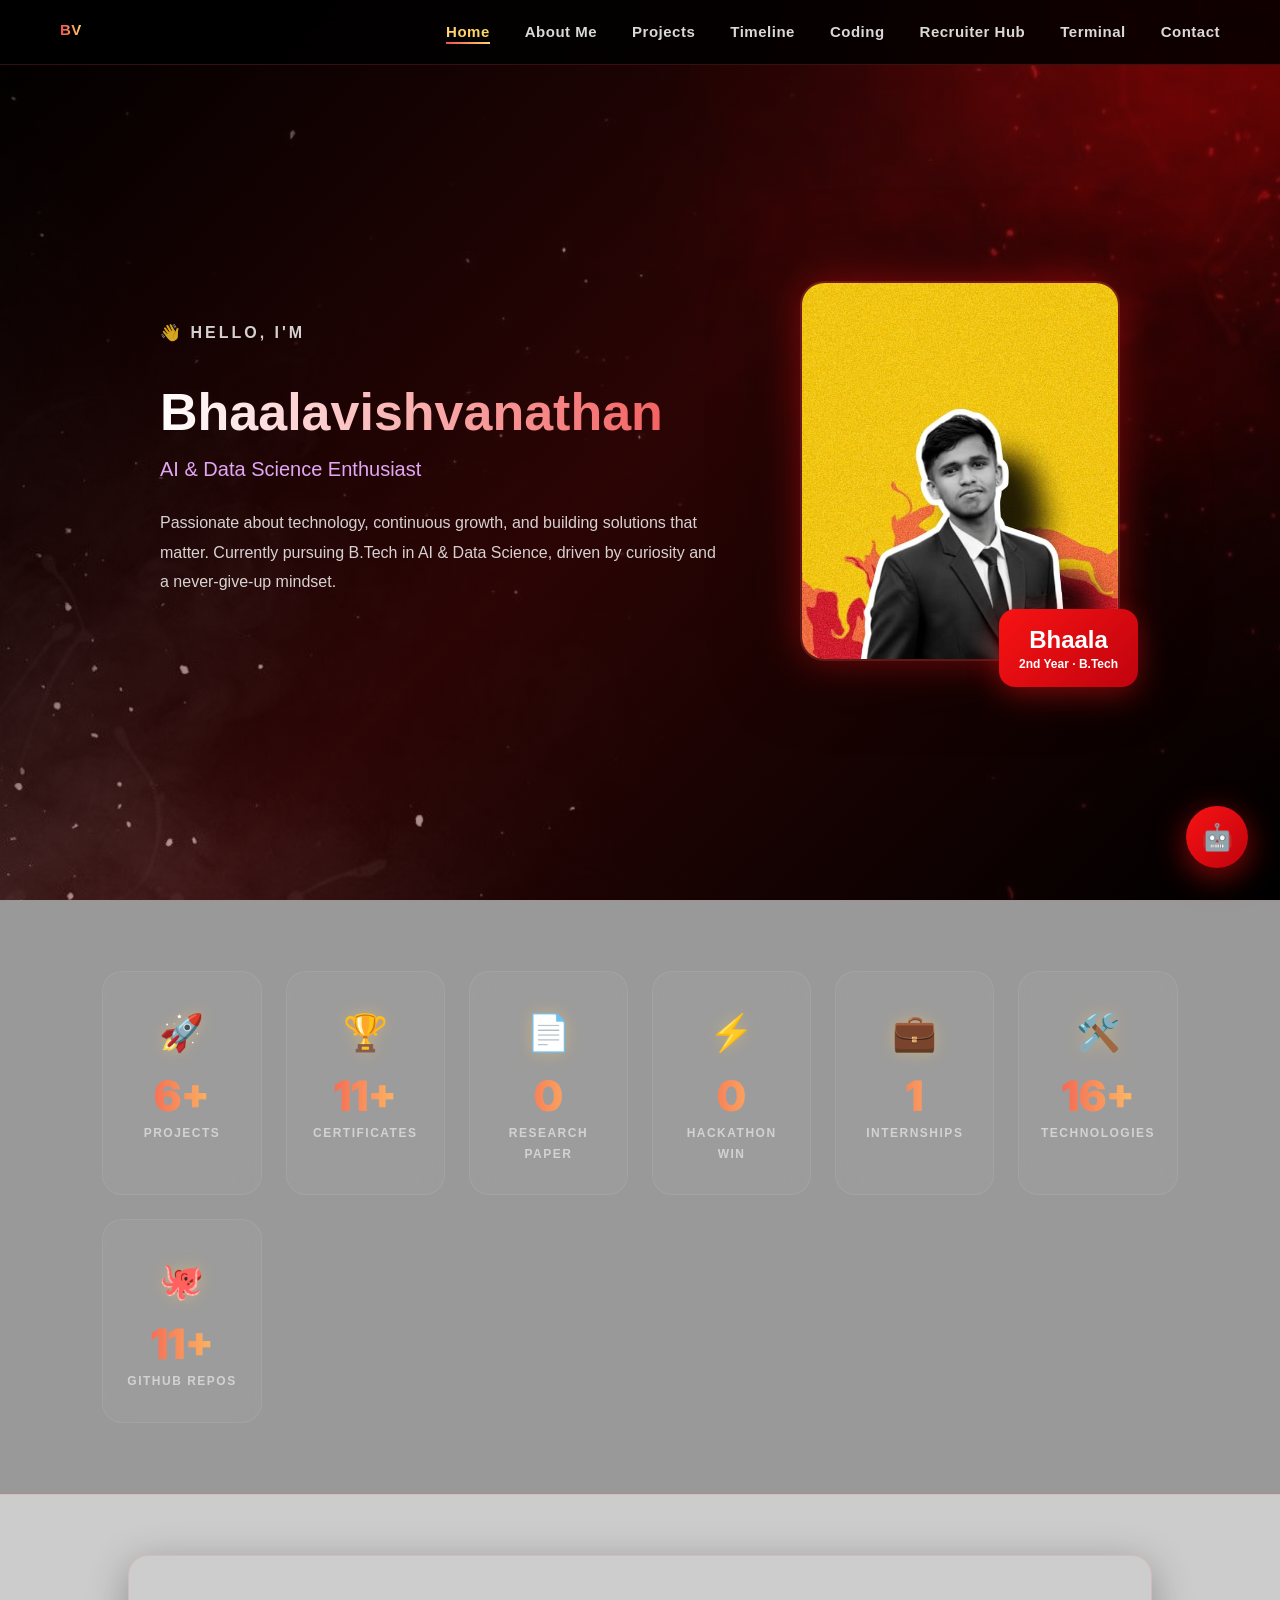
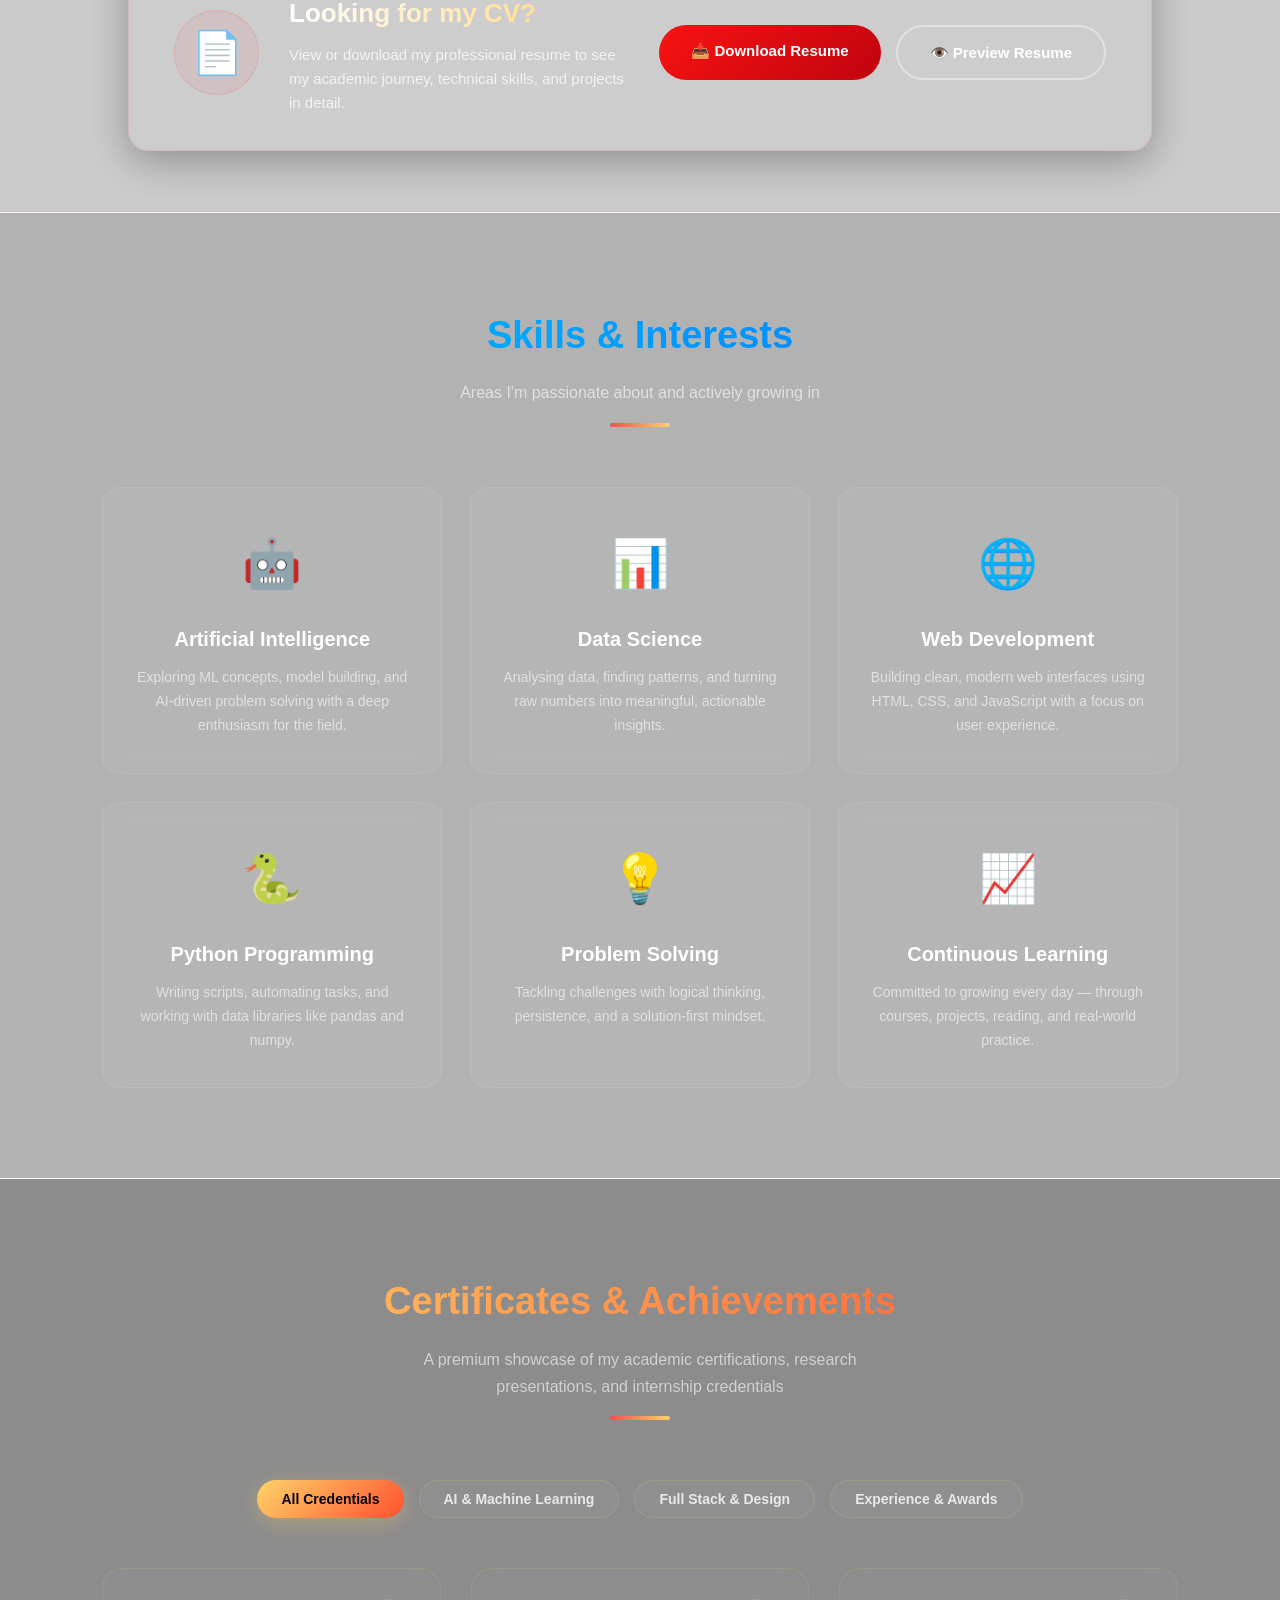
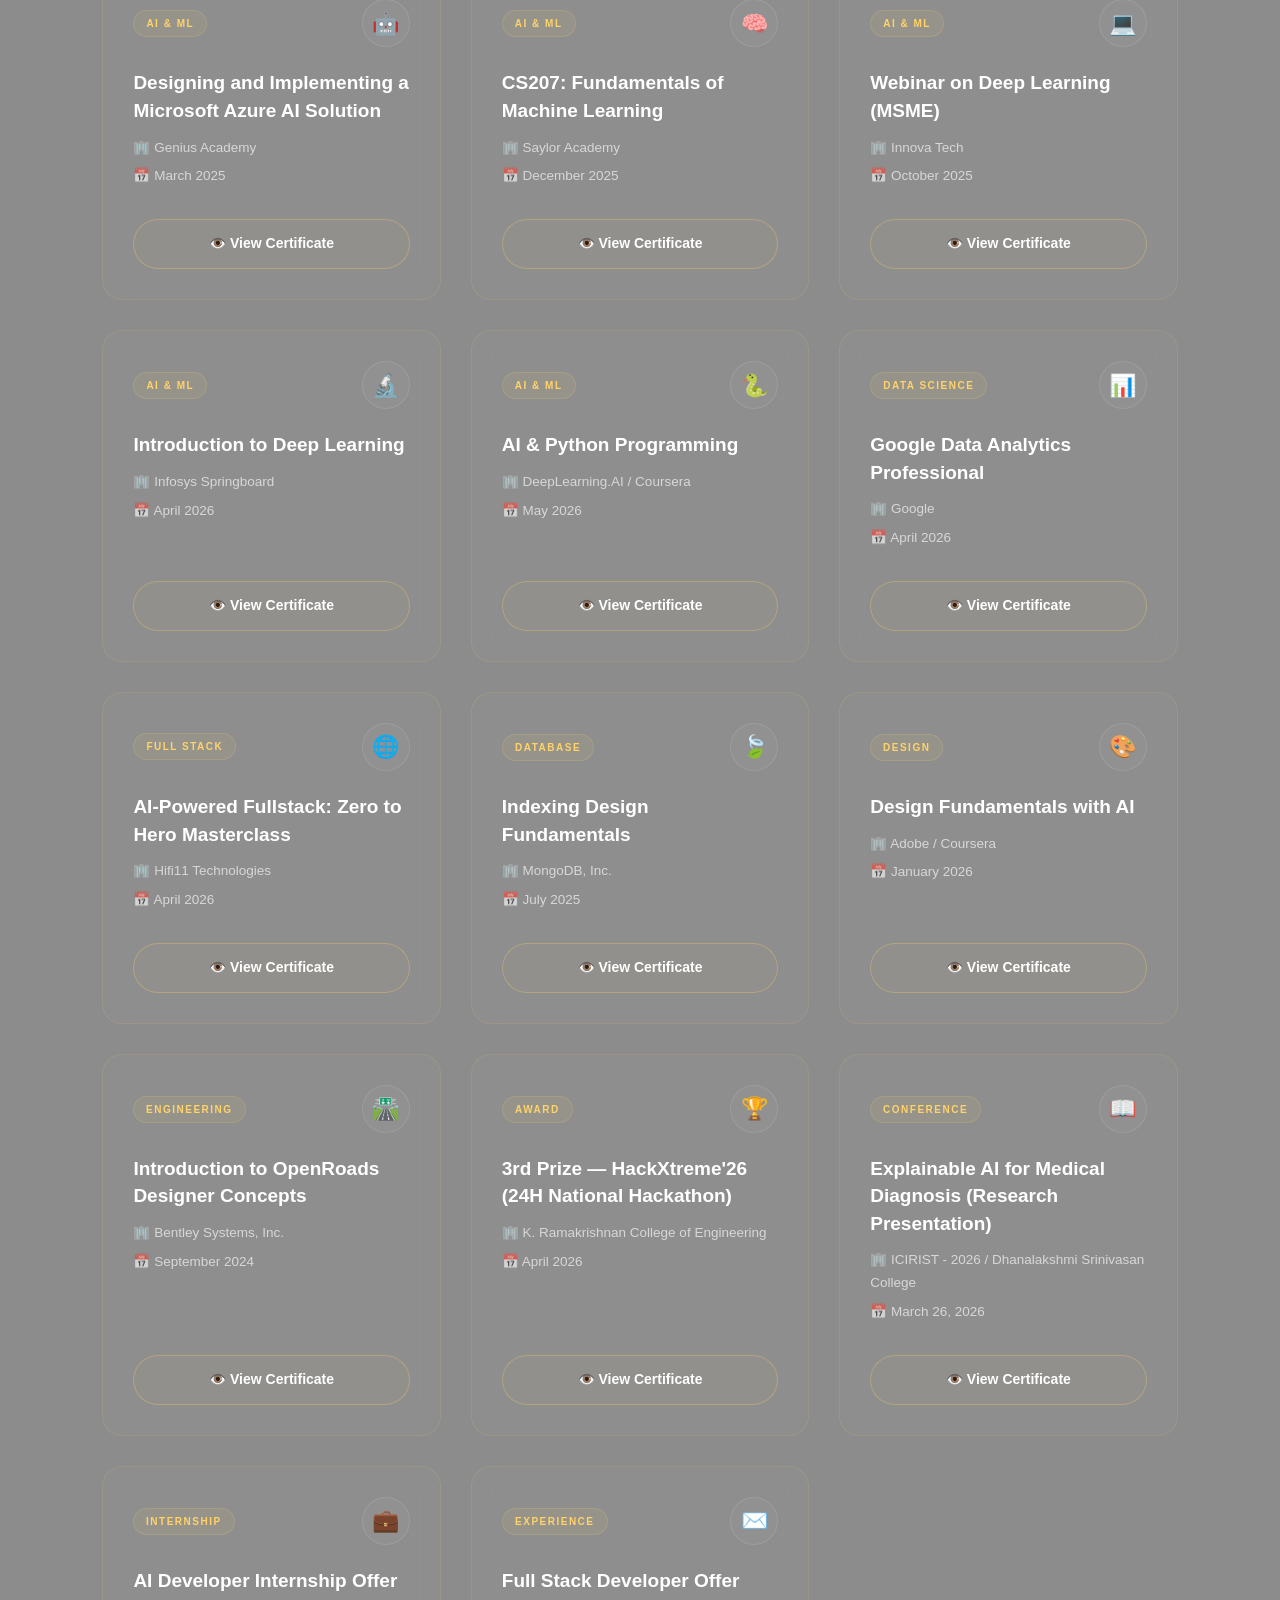
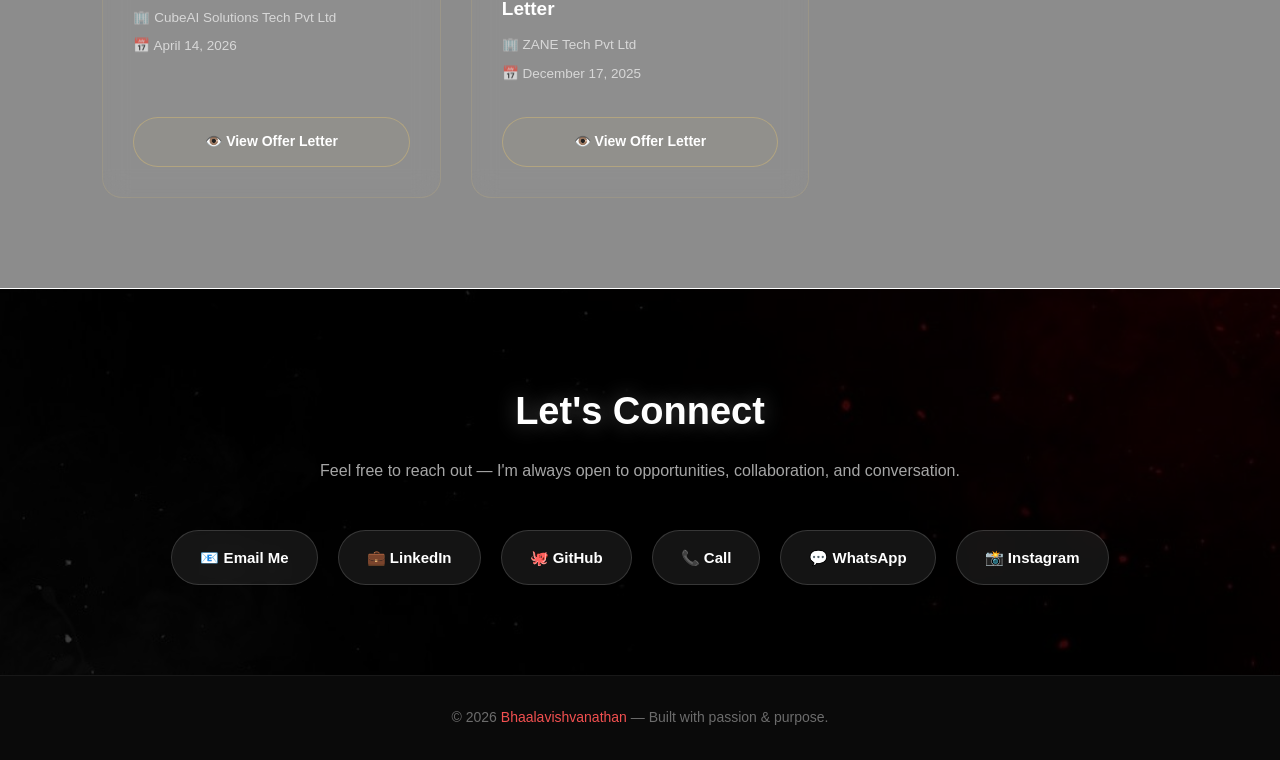
==== index.html @ 6235453e "first commit" ====
<!DOCTYPE html>
<html lang="en">
<head>
    <meta charset="UTF-8">
    <meta name="viewport" content="width=device-width, initial-scale=1.0">
    <title>Bhaala Vishvanathan | AI Engineer & Full Stack Developer Portfolio</title>
    <meta name="description" content="Bhaala Vishvanathan – AI & Data Science Engineer. B.Tech student specializing in Machine Learning, Full Stack Development, and Data Analytics. View projects, certificates, and more.">
    <meta name="keywords" content="Bhaala Vishvanathan, AI Engineer, Data Science, Machine Learning, Full Stack Developer, Portfolio, Python, React">
    <meta name="author" content="Bhaalavishvanathan C">
    <meta name="robots" content="index, follow">
    <link rel="canonical" href="https://bhaala.vercel.app/index.html">
    <!-- Open Graph -->
    <meta property="og:title" content="Bhaala Vishvanathan | AI Engineer Portfolio">
    <meta property="og:description" content="AI & Data Science Enthusiast. B.Tech student building intelligent solutions.">
    <meta property="og:type" content="website">
    <meta property="og:url" content="https://bhaala.vercel.app/index.html">
    <meta property="og:image" content="https://bhaala.vercel.app/Images/Bhaala.jpeg">
    <!-- Twitter Card -->
    <meta name="twitter:card" content="summary_large_image">
    <meta name="twitter:title" content="Bhaala Vishvanathan | AI Engineer Portfolio">
    <meta name="twitter:description" content="AI & Data Science Enthusiast building intelligent solutions.">
    <meta name="twitter:image" content="https://bhaala.vercel.app/Images/Bhaala.jpeg">
    <!-- Fonts -->
    <link rel="preconnect" href="https://fonts.googleapis.com">
    <link rel="preconnect" href="https://fonts.gstatic.com" crossorigin>
    <link href="https://fonts.googleapis.com/css2?family=Inter:wght@300;400;500;600;700;800;900&family=JetBrains+Mono:wght@400;500;700&display=swap" rel="stylesheet">
    <link rel="stylesheet" href="Bhaala.css">
    <!-- JSON-LD Structured Data -->
    <script type="application/ld+json">
    {
        "@context": "https://schema.org",
        "@type": "Person",
        "name": "Bhaalavishvanathan C",
        "jobTitle": "AI & Data Science Enthusiast",
        "url": "https://bhaala.vercel.app",
        "sameAs": [
            "https://github.com/bhaalavishvanathan17-glitch",
            "https://www.linkedin.com/in/bhaalavishvanathan-c-59576a312/"
        ],
        "email": "bhaalavishvanathan17@gmail.com"
    }
    </script>
</head>
<body>

    <!-- ═══════════════ NAVIGATION ═══════════════ -->
    <nav class="navbar">
        <a href="index.html" class="navbar-brand">BV</a>
        <ul>
            <li><a href="index.html" class="active">Home</a></li>
            <li><a href="About Me.html">About Me</a></li>
            <li><a href="projects.html">Projects</a></li>
            <li><a href="timeline.html">Timeline</a></li>
            <li><a href="coding-profiles.html">Coding</a></li>
            <li><a href="recruiter.html">Recruiter Hub</a></li>
            <li><a href="terminal.html">Terminal</a></li>
            <li><a href="contact.html">Contact</a></li>
            </ul>
    </nav>

    <!-- ═══════════════ HERO SECTION ═══════════════ -->
    <section class="hero">
        <div class="hero-text animate-fade-up">
            <p class="hero-greeting">👋 Hello, I'm</p>
            <h1>Bhaalavishvanathan</h1>
            <h3>AI & Data Science Enthusiast</h3>
            <p>
                Passionate about technology, continuous growth, and building solutions
                that matter. Currently pursuing B.Tech in AI & Data Science, driven by
                curiosity and a never-give-up mindset.
            </p>

        </div>

        <div class="hero-img">
            <img src="Images/Bhaala.jpeg" alt="Bhaala Vishvanathan">
            <div class="hero-img-badge">
                <span>Bhaala</span>
                2nd Year · B.Tech
            </div>
        </div>
    </section>

    <!-- ═══════════════ ACHIEVEMENT COUNTERS ═══════════════ -->
    <section class="counters-section" id="achievements" aria-label="Achievement Statistics">
        <div class="counters-grid">
            <div class="counter-card">
                <span class="counter-icon">🚀</span>
                <div class="counter-number" data-target="8" data-suffix="+">0</div>
                <div class="counter-label">Projects</div>
            </div>
            <div class="counter-card">
                <span class="counter-icon">🏆</span>
                <div class="counter-number" data-target="14" data-suffix="+">0</div>
                <div class="counter-label">Certificates</div>
            </div>
            <div class="counter-card">
                <span class="counter-icon">📄</span>
                <div class="counter-number" data-target="1">0</div>
                <div class="counter-label">Research Paper</div>
            </div>
            <div class="counter-card">
                <span class="counter-icon">⚡</span>
                <div class="counter-number" data-target="1">0</div>
                <div class="counter-label">Hackathon Win</div>
            </div>
            <div class="counter-card">
                <span class="counter-icon">💼</span>
                <div class="counter-number" data-target="2">0</div>
                <div class="counter-label">Internships</div>
            </div>
            <div class="counter-card">
                <span class="counter-icon">🛠️</span>
                <div class="counter-number" data-target="20" data-suffix="+">0</div>
                <div class="counter-label">Technologies</div>
            </div>
            <div class="counter-card">
                <span class="counter-icon">🐙</span>
                <div class="counter-number" data-target="15" data-suffix="+">0</div>
                <div class="counter-label">GitHub Repos</div>
            </div>
        </div>
    </section>

    <!-- ═══════════════ RESUME SECTION ═══════════════ -->
    <section class="resume-section" id="resume">
        <div class="resume-container animate-fade-up">
            <div class="resume-icon-box">📄</div>
            <div class="resume-text-content">
                <h2>Looking for my CV?</h2>
                <p>View or download my professional resume to see my academic journey, technical skills, and projects in detail.</p>
            </div>
            <div class="resume-actions">
                <a href="Bhaalavishvanathan_C_Data_Analyst_Resume.pdf" download="Bhaalavishvanathan_C_Data_Analyst_Resume.pdf" class="btn-primary">
                    📥 Download Resume
                </a>
                <a href="Bhaalavishvanathan_C_Data_Analyst_Resume.pdf" target="_blank" class="btn-outline">
                    👁️ Preview Resume
                </a>
            </div>
        </div>
    </section>

    <hr>

    <!-- ═══════════════ SKILLS SECTION ═══════════════ -->
    <section class="skills-section" id="skills">
        <div class="section-header">
            <h2>Skills &amp; Interests</h2>
            <p>Areas I'm passionate about and actively growing in</p>
            <div class="divider"></div>
        </div>

        <div class="skills-grid">
            <div class="skill-card">
                <span class="skill-icon">🤖</span>
                <h3>Artificial Intelligence</h3>
                <p>Exploring ML concepts, model building, and AI-driven problem solving with a deep enthusiasm for the field.</p>
            </div>
            <div class="skill-card">
                <span class="skill-icon">📊</span>
                <h3>Data Science</h3>
                <p>Analysing data, finding patterns, and turning raw numbers into meaningful, actionable insights.</p>
            </div>
            <div class="skill-card">
                <span class="skill-icon">🌐</span>
                <h3>Web Development</h3>
                <p>Building clean, modern web interfaces using HTML, CSS, and JavaScript with a focus on user experience.</p>
            </div>
            <div class="skill-card">
                <span class="skill-icon">🐍</span>
                <h3>Python Programming</h3>
                <p>Writing scripts, automating tasks, and working with data libraries like pandas and numpy.</p>
            </div>
            <div class="skill-card">
                <span class="skill-icon">💡</span>
                <h3>Problem Solving</h3>
                <p>Tackling challenges with logical thinking, persistence, and a solution-first mindset.</p>
            </div>
            <div class="skill-card">
                <span class="skill-icon">📈</span>
                <h3>Continuous Learning</h3>
                <p>Committed to growing every day — through courses, projects, reading, and real-world practice.</p>
            </div>
        </div>
    </section>

    <hr>

    <!-- ═══════════════ CERTIFICATES SECTION ═══════════════ -->
    <section class="certificates-section" id="certificates">
        <div class="section-header">
            <h2>Certificates &amp; Achievements</h2>
            <p>A premium showcase of my academic certifications, research presentations, and internship credentials</p>
            <div class="divider"></div>
        </div>

        <!-- Category Filters -->
        <div class="filter-container">
            <button class="filter-btn active" onclick="filterCertificates('all')">All Credentials</button>
            <button class="filter-btn" onclick="filterCertificates('ai-ml')">AI &amp; Machine Learning</button>
            <button class="filter-btn" onclick="filterCertificates('fullstack-design')">Full Stack &amp; Design</button>
            <button class="filter-btn" onclick="filterCertificates('experience-awards')">Experience &amp; Awards</button>
        </div>

        <div class="certificates-grid">
            <!-- 1. Microsoft Azure AI Solution -->
            <div class="certificate-card" data-category="ai-ml">
                <div class="cert-card-header">
                    <span class="cert-category-badge">AI &amp; ML</span>
                    <div class="cert-icon-circle">🤖</div>
                </div>
                <div class="certificate-info">
                    <h3>Designing and Implementing a Microsoft Azure AI Solution</h3>
                    <p class="cert-issuer">🏢 Genius Academy</p>
                    <p class="cert-date">📅 March 2025</p>
                </div>
                <div class="certificate-actions">
                    <a href="certificates/Designing%20and%20Implementing%20a%20Microsoft%20Azure%20Al%20Solution.pdf" target="_blank" class="cert-btn-view">
                        👁️ View Certificate
                    </a>
                </div>
            </div>

            <!-- 2. Saylor ML -->
            <div class="certificate-card" data-category="ai-ml">
                <div class="cert-card-header">
                    <span class="cert-category-badge">AI &amp; ML</span>
                    <div class="cert-icon-circle">🧠</div>
                </div>
                <div class="certificate-info">
                    <h3>CS207: Fundamentals of Machine Learning</h3>
                    <p class="cert-issuer">🏢 Saylor Academy</p>
                    <p class="cert-date">📅 December 2025</p>
                </div>
                <div class="certificate-actions">
                    <a href="certificates/Machine%20learning.pdf" target="_blank" class="cert-btn-view">
                        👁️ View Certificate
                    </a>
                </div>
            </div>

            <!-- 3. Deep Learning Webinar -->
            <div class="certificate-card" data-category="ai-ml">
                <div class="cert-card-header">
                    <span class="cert-category-badge">AI &amp; ML</span>
                    <div class="cert-icon-circle">💻</div>
                </div>
                <div class="certificate-info">
                    <h3>Webinar on Deep Learning (MSME)</h3>
                    <p class="cert-issuer">🏢 Innova Tech</p>
                    <p class="cert-date">📅 October 2025</p>
                </div>
                <div class="certificate-actions">
                    <a href="certificates/Deep%20learning.pdf" target="_blank" class="cert-btn-view">
                        👁️ View Certificate
                    </a>
                </div>
            </div>

            <!-- 4. Deep Learning Infosys -->
            <div class="certificate-card" data-category="ai-ml">
                <div class="cert-card-header">
                    <span class="cert-category-badge">AI &amp; ML</span>
                    <div class="cert-icon-circle">🔬</div>
                </div>
                <div class="certificate-info">
                    <h3>Introduction to Deep Learning</h3>
                    <p class="cert-issuer">🏢 Infosys Springboard</p>
                    <p class="cert-date">📅 April 2026</p>
                </div>
                <div class="certificate-actions">
                    <a href="certificates/OpenRoads%20Designer%20.pdf#page=2" target="_blank" class="cert-btn-view">
                        👁️ View Certificate
                    </a>
                </div>
            </div>

            <!-- 5. AI Python Programming -->
            <div class="certificate-card" data-category="ai-ml">
                <div class="cert-card-header">
                    <span class="cert-category-badge">AI &amp; ML</span>
                    <div class="cert-icon-circle">🐍</div>
                </div>
                <div class="certificate-info">
                    <h3>AI &amp; Python Programming</h3>
                    <p class="cert-issuer">🏢 DeepLearning.AI / Coursera</p>
                    <p class="cert-date">📅 May 2026</p>
                </div>
                <div class="certificate-actions">
                    <a href="certificates/Certificate_AI_Python.pdf" target="_blank" class="cert-btn-view">
                        👁️ View Certificate
                    </a>
                </div>
            </div>

            <!-- 6. Google Data Analytics -->
            <div class="certificate-card" data-category="ai-ml">
                <div class="cert-card-header">
                    <span class="cert-category-badge">Data Science</span>
                    <div class="cert-icon-circle">📊</div>
                </div>
                <div class="certificate-info">
                    <h3>Google Data Analytics Professional</h3>
                    <p class="cert-issuer">🏢 Google</p>
                    <p class="cert-date">📅 April 2026</p>
                </div>
                <div class="certificate-actions">
                    <a href="certificates/Certificate_Data_Analyst.pdf" target="_blank" class="cert-btn-view">
                        👁️ View Certificate
                    </a>
                </div>
            </div>

            <!-- 7. Hifi11 Fullstack -->
            <div class="certificate-card" data-category="fullstack-design">
                <div class="cert-card-header">
                    <span class="cert-category-badge">Full Stack</span>
                    <div class="cert-icon-circle">🌐</div>
                </div>
                <div class="certificate-info">
                    <h3>AI-Powered Fullstack: Zero to Hero Masterclass</h3>
                    <p class="cert-issuer">🏢 Hifi11 Technologies</p>
                    <p class="cert-date">📅 April 2026</p>
                </div>
                <div class="certificate-actions">
                    <a href="certificates/OpenRoads%20Designer%20.pdf#page=3" target="_blank" class="cert-btn-view">
                        👁️ View Certificate
                    </a>
                </div>
            </div>

            <!-- 8. MongoDB Indexing -->
            <div class="certificate-card" data-category="fullstack-design">
                <div class="cert-card-header">
                    <span class="cert-category-badge">Database</span>
                    <div class="cert-icon-circle">🍃</div>
                </div>
                <div class="certificate-info">
                    <h3>Indexing Design Fundamentals</h3>
                    <p class="cert-issuer">🏢 MongoDB, Inc.</p>
                    <p class="cert-date">📅 July 2025</p>
                </div>
                <div class="certificate-actions">
                    <a href="certificates/Mongo%20DB.pdf" target="_blank" class="cert-btn-view">
                        👁️ View Certificate
                    </a>
                </div>
            </div>

            <!-- 9. Adobe Design AI -->
            <div class="certificate-card" data-category="fullstack-design">
                <div class="cert-card-header">
                    <span class="cert-category-badge">Design</span>
                    <div class="cert-icon-circle">🎨</div>
                </div>
                <div class="certificate-info">
                    <h3>Design Fundamentals with AI</h3>
                    <p class="cert-issuer">🏢 Adobe / Coursera</p>
                    <p class="cert-date">📅 January 2026</p>
                </div>
                <div class="certificate-actions">
                    <a href="certificates/OpenRoads%20Designer%20.pdf#page=4" target="_blank" class="cert-btn-view">
                        👁️ View Certificate
                    </a>
                </div>
            </div>

            <!-- 10. Bentley OpenRoads -->
            <div class="certificate-card" data-category="fullstack-design">
                <div class="cert-card-header">
                    <span class="cert-category-badge">Engineering</span>
                    <div class="cert-icon-circle">🛣️</div>
                </div>
                <div class="certificate-info">
                    <h3>Introduction to OpenRoads Designer Concepts</h3>
                    <p class="cert-issuer">🏢 Bentley Systems, Inc.</p>
                    <p class="cert-date">📅 September 2024</p>
                </div>
                <div class="certificate-actions">
                    <a href="certificates/OpenRoads%20Designer%20.pdf" target="_blank" class="cert-btn-view">
                        👁️ View Certificate
                    </a>
                </div>
            </div>

            <!-- 11. Hackathon Award -->
            <div class="certificate-card" data-category="experience-awards">
                <div class="cert-card-header">
                    <span class="cert-category-badge">Award</span>
                    <div class="cert-icon-circle">🏆</div>
                </div>
                <div class="certificate-info">
                    <h3>3rd Prize — HackXtreme'26 (24H National Hackathon)</h3>
                    <p class="cert-issuer">🏢 K. Ramakrishnan College of Engineering</p>
                    <p class="cert-date">📅 April 2026</p>
                </div>
                <div class="certificate-actions">
                    <a href="certificates/Hackathon.pdf" target="_blank" class="cert-btn-view">
                        👁️ View Certificate
                    </a>
                </div>
            </div>

            <!-- 12. Paper Presentation -->
            <div class="certificate-card" data-category="experience-awards">
                <div class="cert-card-header">
                    <span class="cert-category-badge">Conference</span>
                    <div class="cert-icon-circle">📖</div>
                </div>
                <div class="certificate-info">
                    <h3>Explainable AI for Medical Diagnosis (Research Presentation)</h3>
                    <p class="cert-issuer">🏢 ICIRIST - 2026 / Dhanalakshmi Srinivasan College</p>
                    <p class="cert-date">📅 March 26, 2026</p>
                </div>
                <div class="certificate-actions">
                    <a href="certificates/International%20Conference.pdf" target="_blank" class="cert-btn-view">
                        👁️ View Certificate
                    </a>
                </div>
            </div>

            <!-- 13. Internship - CubeAI -->
            <div class="certificate-card" data-category="experience-awards">
                <div class="cert-card-header">
                    <span class="cert-category-badge">Internship</span>
                    <div class="cert-icon-circle">💼</div>
                </div>
                <div class="certificate-info">
                    <h3>AI Developer Internship Offer</h3>
                    <p class="cert-issuer">🏢 CubeAI Solutions Tech Pvt Ltd</p>
                    <p class="cert-date">📅 April 14, 2026</p>
                </div>
                <div class="certificate-actions">
                    <a href="certificates/Mr.%20Bhaalavishvanathan%20C%20-%20%20CAS%20-14042026-FY2766.pdf" target="_blank" class="cert-btn-view">
                        👁️ View Offer Letter
                    </a>
                </div>
            </div>

            <!-- 14. Job Offer - ZANE Tech -->
            <div class="certificate-card" data-category="experience-awards">
                <div class="cert-card-header">
                    <span class="cert-category-badge">Experience</span>
                    <div class="cert-icon-circle">✉️</div>
                </div>
                <div class="certificate-info">
                    <h3>Full Stack Developer Offer Letter</h3>
                    <p class="cert-issuer">🏢 ZANE Tech Pvt Ltd</p>
                    <p class="cert-date">📅 December 17, 2025</p>
                </div>
                <div class="certificate-actions">
                    <a href="certificates/BHAALAVISHVANATHAN%20C%20COVER%20LETTER(1)%20ZANE.pdf" target="_blank" class="cert-btn-view">
                        👁️ View Offer Letter
                    </a>
                </div>
            </div>
        </div>

        <script>
            function filterCertificates(category) {
                const filterBtns = document.querySelectorAll('.filter-btn');
                filterBtns.forEach(btn => btn.classList.remove('active'));
                
                // Add active class to clicked button
                const activeBtn = Array.from(filterBtns).find(btn => btn.getAttribute('onclick').includes(category));
                if (activeBtn) activeBtn.classList.add('active');

                const cards = document.querySelectorAll('.certificate-card');
                cards.forEach(card => {
                    if (category === 'all' || card.getAttribute('data-category') === category) {
                        card.style.display = 'flex';
                        card.style.opacity = '0';
                        card.style.transform = 'translateY(15px)';
                        setTimeout(() => {
                            card.style.opacity = '1';
                            card.style.transform = 'translateY(0)';
                            card.style.transition = 'all 0.4s cubic-bezier(0.175, 0.885, 0.32, 1.275)';
                        }, 50);
                    } else {
                        card.style.display = 'none';
                    }
                });
            }
        </script>
    </section>

    <hr>

    <!-- ═══════════════ CONTACT SECTION ═══════════════ -->
    <section class="contact-section" id="contact">
        <h2>Let's Connect</h2>
        <p>Feel free to reach out — I'm always open to opportunities, collaboration, and conversation.</p>

        <div class="contact-links">
            <a href="mailto:bhaalavishvanathan17@gmail.com" class="contact-link">
                📧 Email Me
            </a>
            <a href="https://www.linkedin.com/in/bhaalavishvanathan-c-59576a312/" target="_blank" class="contact-link">
                💼 LinkedIn
            </a>
            <a href="https://github.com/bhaalavishvanathan17-glitch" target="_blank" class="contact-link">
                🐙 GitHub
            </a>
            <a href="tel:+919361000742" target="_blank" class="contact-link">
                📞 Call
            </a>
            <a href="https://wa.me/919361000742" target="_blank" class="contact-link">
                💬 WhatsApp
            </a>
            <a href="https://www.instagram.com/_bhaala_/" target="_blank" class="contact-link">
                📸 Instagram
            </a>
        </div>
    </section>

    <!-- ═══════════════ FOOTER ═══════════════ -->
    <footer class="footer">
        © 2026 <span>Bhaalavishvanathan</span> — Built with passion & purpose.
    </footer>

    <!-- ════════════════ AI CHATBOT WIDGET ════════════════ -->
    <!-- Floating Button -->
    <button class="ai-chat-btn" id="aiChatBtn" aria-label="Open AI Assistant" onclick="toggleChat()">
        <span id="chatBtnIcon">🤖</span>
        <span class="chat-btn-tooltip">Ask Bhaala AI</span>
    </button>

    <!-- Chat Panel -->
    <div class="ai-chat-panel" id="aiChatPanel" role="dialog" aria-label="Bhaala AI Assistant">
        <!-- Header -->
        <div class="chat-header">
            <div class="chat-avatar">🤖</div>
            <div class="chat-header-info">
                <h4>Ask Bhaala AI</h4>
                <div class="chat-status">Online · Portfolio Assistant</div>
            </div>
            <button class="chat-close-btn" onclick="toggleChat()" aria-label="Close chat">✕</button>
        </div>

        <!-- Suggested Questions -->
        <div class="chat-suggestions" id="chatSuggestions">
            <span class="suggestion-chip" onclick="sendSuggestion(this.textContent)">Who is Bhaala?</span>
            <span class="suggestion-chip" onclick="sendSuggestion(this.textContent)">Skills</span>
            <span class="suggestion-chip" onclick="sendSuggestion(this.textContent)">Projects</span>
            <span class="suggestion-chip" onclick="sendSuggestion(this.textContent)">Certificates</span>
            <span class="suggestion-chip" onclick="sendSuggestion(this.textContent)">Internship</span>
            <span class="suggestion-chip" onclick="sendSuggestion(this.textContent)">Resume</span>
            <span class="suggestion-chip" onclick="sendSuggestion(this.textContent)">Contact</span>
            <span class="suggestion-chip" onclick="sendSuggestion(this.textContent)">Education</span>
        </div>

        <!-- Messages -->
        <div class="chat-messages" id="chatMessages">
            <!-- Welcome message added by JS -->
        </div>

        <!-- Input -->
        <div class="chat-input-area">
            <input
                type="text"
                class="chat-input"
                id="chatInput"
                placeholder="Ask me anything about Bhaala..."
                onkeydown="if(event.key==='Enter') sendMessage()"
                autocomplete="off"
            >
            <button class="chat-send-btn" onclick="sendMessage()" aria-label="Send">➤</button>
        </div>
    </div>

    <!-- Script to handle dynamic Login/Logout in navbar -->
    <script>
        document.addEventListener('DOMContentLoaded', () => {
        });
    </script>

    <!-- ════════════════ ACHIEVEMENT COUNTER SCRIPT ════════════════ -->
    <script>
        /* Animate counters when section enters viewport */
        (function() {
            const counters = document.querySelectorAll('.counter-number[data-target]');
            const observer = new IntersectionObserver((entries) => {
                entries.forEach(entry => {
                    if (entry.isIntersecting && !entry.target.dataset.animated) {
                        entry.target.dataset.animated = 'true';
                        animateCounter(entry.target);
                    }
                });
            }, { threshold: 0.3 });

            counters.forEach(c => observer.observe(c));

            function animateCounter(el) {
                const target = parseInt(el.dataset.target);
                const suffix = el.dataset.suffix || '';
                const duration = 1800;
                const steps = 60;
                const increment = target / steps;
                let current = 0;
                const interval = setInterval(() => {
                    current += increment;
                    if (current >= target) {
                        el.textContent = target + suffix;
                        clearInterval(interval);
                    } else {
                        el.textContent = Math.floor(current) + suffix;
                    }
                }, duration / steps);
            }
        })();
    </script>

    <!-- ════════════════ AI CHATBOT SCRIPT ════════════════ -->
    <script>
        /* ── Portfolio Knowledge Base ── */
        const portfolioKB = {
            about: {
                keywords: ['who is bhaala', 'about bhaala', 'tell me about', 'who are you', 'introduce'],
                response: `👋 <strong>Hi! I'm Bhaala Vishvanathan (Bhaalavishvanathan C)</strong> — an AI & Data Science Enthusiast currently pursuing B.Tech in AI & Data Science (2nd Year).<br><br>I'm passionate about Machine Learning, Full Stack Development, and building intelligent solutions. I've worked on projects like Mind Pulse AI, earned 14+ certifications, presented research at an international conference, and won 3rd prize at HackXtreme'26!`
            },
            skills: {
                keywords: ['skill', 'technologies', 'tech stack', 'what can you do', 'expertise', 'programming'],
                response: `🛠️ <strong>Technical Skills:</strong><br><br>• <strong>AI/ML:</strong> Python, TensorFlow, Scikit-learn, NLP, Computer Vision<br>• <strong>Data Science:</strong> Pandas, NumPy, Matplotlib, SQL, Power BI<br>• <strong>Web Dev:</strong> HTML, CSS, JavaScript, Node.js, Express.js<br>• <strong>Cloud:</strong> Microsoft Azure AI<br>• <strong>Databases:</strong> PostgreSQL, MongoDB<br>• <strong>Tools:</strong> Git, GitHub, VS Code, Jupyter Notebook`
            },
            projects: {
                keywords: ['project', 'built', 'work', 'ai project', 'fullstack', 'portfolio project'],
                response: `🚀 <strong>Key Projects:</strong><br><br>• <strong>Mind Pulse AI</strong> — Mental health monitoring platform with AI diagnostics<br>• <strong>Explainable AI for Medical Diagnosis</strong> — Research presented at ICIRIST-2026<br>• <strong>AI Portfolio (This Website!)</strong> — Full stack app with Express.js, PostgreSQL & AI chatbot<br>• <strong>Data Analytics Dashboard</strong> — Interactive visualizations & reporting<br><br>👉 <a href="projects.html" style="color:#00c6ff">View all projects →</a>`
            },
            certificates: {
                keywords: ['certificate', 'certification', 'credential', 'course', 'learn'],
                response: `🏆 <strong>14+ Certifications including:</strong><br><br>• Microsoft Azure AI Solution (Genius Academy)<br>• CS207: Fundamentals of ML (Saylor Academy)<br>• Google Data Analytics Professional (Google)<br>• AI & Python Programming (DeepLearning.AI)<br>• AI-Powered Fullstack Masterclass (Hifi11)<br>• MongoDB Indexing Design (MongoDB, Inc.)<br>• Deep Learning Webinar (Innova Tech)<br>• Design Fundamentals with AI (Adobe/Coursera)<br><br>👉 <a href="index.html#certificates" style="color:#ffd369">View all certificates →</a>`
            },
            internship: {
                keywords: ['internship', 'experience', 'work experience', 'job', 'company', 'cubeai', 'zane'],
                response: `💼 <strong>Professional Experience:</strong><br><br>• <strong>AI Developer Intern</strong> @ CubeAI Solutions Tech Pvt Ltd (April 2026)<br>• <strong>Full Stack Developer</strong> Offer @ ZANE Tech Pvt Ltd (December 2025)<br><br>Both positions demonstrate real-world application of AI and web development skills gained through self-study and coursework.`
            },
            education: {
                keywords: ['education', 'college', 'study', 'degree', 'btech', 'university', 'school', 'academic'],
                response: `🎓 <strong>Education:</strong><br><br>• <strong>B.Tech — AI & Data Science</strong> (2nd Year, 2023–2027)<br>&nbsp;&nbsp;Dhanalakshmi Srinivasan College of Engineering<br><br>• Completed schooling through multiple institutions across Tamil Nadu<br><br>📖 Currently focused on Machine Learning, Data Engineering, and Full Stack AI applications.`
            },
            resume: {
                keywords: ['resume', 'cv', 'download', 'pdf', 'hire'],
                response: `📄 <strong>My Resume is ready to download!</strong><br><br>👉 <a href="Bhaalavishvanathan_C_Data_Analyst_Resume.pdf" download style="color:#ffd369">📥 Download Resume</a><br>👉 <a href="Bhaalavishvanathan_C_Data_Analyst_Resume.pdf" target="_blank" style="color:#00c6ff">👁️ Preview Resume</a><br><br>It covers my education, skills, projects, certifications, and experience.`
            },
            contact: {
                keywords: ['contact', 'reach', 'email', 'phone', 'linkedin', 'github', 'social', 'connect', 'hire me'],
                response: `📬 <strong>Let's Connect!</strong><br><br>• 📧 <a href="mailto:bhaalavishvanathan17@gmail.com" style="color:#f87171">bhaalavishvanathan17@gmail.com</a><br>• 💼 <a href="https://www.linkedin.com/in/bhaalavishvanathan-c-59576a312/" target="_blank" style="color:#60a5fa">LinkedIn Profile</a><br>• 🐙 <a href="https://github.com/bhaalavishvanathan17-glitch" target="_blank" style="color:#fff">GitHub Profile</a><br>• 📞 <a href="tel:+919361000742" style="color:#4ade80">+91 93610 00742</a><br>• 💬 <a href="https://wa.me/919361000742" target="_blank" style="color:#4ade80">WhatsApp</a><br><br>👉 Or use the <a href="contact.html" style="color:#ffd369">Contact Form →</a>`
            },
            research: {
                keywords: ['research', 'paper', 'publication', 'conference', 'icirist', 'xai', 'medical'],
                response: `📖 <strong>Research:</strong><br><br><strong>"Explainable AI for Medical Diagnosis"</strong><br>Presented at <strong>ICIRIST-2026</strong> at Dhanalakshmi Srinivasan College of Engineering (March 26, 2026).<br><br>This paper explores XAI techniques that make AI diagnostic decisions interpretable for medical professionals, combining computer vision and explainability frameworks.`
            },
            hackathon: {
                keywords: ['hackathon', 'competition', 'prize', 'award', 'hackxtreme', 'win'],
                response: `🏅 <strong>Hackathon Achievement:</strong><br><br><strong>3rd Prize 🥉 at HackXtreme'26</strong><br>24-Hour National Hackathon<br>K. Ramakrishnan College of Engineering (April 2026)<br><br>Competed against teams from across India in a 24-hour intensive coding challenge!`
            },
            timeline: {
                keywords: ['timeline', 'journey', 'history', 'story', 'path', 'growth'],
                response: `⏳ <strong>My Journey Timeline:</strong><br><br>🎓 Started B.Tech AI & DS → 🐍 Learned Python → 📊 Data Science → 🌐 Full Stack → 🤖 AI/ML Projects → 📖 Research Paper → 🏆 Hackathon Win → 💼 Internship Offers → 🚀 AI Portfolio Built<br><br>👉 <a href="timeline.html" style="color:#ffd369">See Full Timeline →</a>`
            },
            help: {
                keywords: ['help', 'what can you', 'commands', 'options', 'menu'],
                response: `💡 <strong>I can answer questions about:</strong><br><br>• 👤 About Bhaala<br>• 🛠️ Skills & Technologies<br>• 🚀 Projects<br>• 🏆 Certificates<br>• 💼 Internship Experience<br>• 🎓 Education<br>• 📄 Resume<br>• 📬 Contact Info<br>• 📖 Research Papers<br>• 🏅 Hackathon Wins<br>• ⏳ Career Timeline<br><br>Just type your question below!`
            }
        };

        let chatOpen = false;
        let chatInitialized = false;

        /* Toggle chat panel open/close */
        function toggleChat() {
            const panel = document.getElementById('aiChatPanel');
            const icon = document.getElementById('chatBtnIcon');
            chatOpen = !chatOpen;
            panel.classList.toggle('open', chatOpen);
            icon.textContent = chatOpen ? '✕' : '🤖';

            if (chatOpen && !chatInitialized) {
                chatInitialized = true;
                setTimeout(() => {
                    addBotMessage(`👋 Hello! I'm <strong>Ask Bhaala AI</strong> — your personal guide to Bhaala's portfolio!<br><br>Feel free to ask me anything about his skills, projects, certificates, experience, or education. Use the quick chips above or type below!`);
                }, 300);
            }
            if (chatOpen) {
                setTimeout(() => document.getElementById('chatInput').focus(), 400);
            }
        }

        /* Add a bot message bubble */
        function addBotMessage(html) {
            const msgs = document.getElementById('chatMessages');

            // Show typing indicator first
            const typing = document.createElement('div');
            typing.className = 'typing-indicator';
            typing.innerHTML = '<div class="typing-dot"></div><div class="typing-dot"></div><div class="typing-dot"></div>';
            msgs.appendChild(typing);
            msgs.scrollTop = msgs.scrollHeight;

            setTimeout(() => {
                msgs.removeChild(typing);
                const bubble = document.createElement('div');
                bubble.className = 'chat-bubble bot';
                bubble.innerHTML = html;
                msgs.appendChild(bubble);
                msgs.scrollTop = msgs.scrollHeight;
            }, 900);
        }

        /* Add a user message bubble */
        function addUserMessage(text) {
            const msgs = document.getElementById('chatMessages');
            const bubble = document.createElement('div');
            bubble.className = 'chat-bubble user';
            bubble.textContent = text;
            msgs.appendChild(bubble);
            msgs.scrollTop = msgs.scrollHeight;
        }

        /* Find matching response from KB */
        function findResponse(query) {
            const q = query.toLowerCase().trim();
            for (const key in portfolioKB) {
                const entry = portfolioKB[key];
                if (entry.keywords.some(kw => q.includes(kw))) {
                    return entry.response;
                }
            }
            return `🤔 I'm not sure about that! I specialize in Bhaala's portfolio. Try asking about:<br><br>• Skills / Projects / Certificates<br>• Education / Experience<br>• Resume / Contact<br><br>Or type <strong>help</strong> for the full menu!`;
        }

        /* Send user message */
        function sendMessage() {
            const input = document.getElementById('chatInput');
            const text = input.value.trim();
            if (!text) return;
            input.value = '';
            addUserMessage(text);
            const response = findResponse(text);
            addBotMessage(response);
        }

        /* Send suggestion chip */
        function sendSuggestion(text) {
            addUserMessage(text);
            const response = findResponse(text);
            addBotMessage(response);
            if (document.getElementById('aiChatPanel').classList.contains('open')) {
                document.getElementById('chatInput').focus();
            }
        }
    </script>
    <script src="mobile-nav.js"></script>
</body>
</html>
---- Bhaala.css ----
/* ======================================================
   BHAALA PORTFOLIO — Global CSS
   ====================================================== */

/* ================= RESET & BASE ================= */
* {
    margin: 0;
    padding: 0;
    box-sizing: border-box;
}

html {
    scroll-behavior: smooth;
}

body {
    font-family: 'Segoe UI', Tahoma, Geneva, Verdana, sans-serif;
    color: white;
    background: linear-gradient(135deg, #0a0a0a 0%, #1a0505 50%, #0a0a0a 100%);
    background-attachment: fixed;
    line-height: 1.7;
    min-height: 100vh;
}

/* ================= SCROLLBAR ================= */
::-webkit-scrollbar { width: 8px; }
::-webkit-scrollbar-track { background: #111; }
::-webkit-scrollbar-thumb {
    background: linear-gradient(180deg, #ff512f, #dd2476);
    border-radius: 20px;
}

/* ================= NAVBAR ================= */
.navbar {
    position: fixed;
    top: 0;
    left: 0;
    width: 100%;
    height: 65px;
    display: flex;
    justify-content: space-between;
    align-items: center;
    padding: 0 60px;
    background: rgba(0, 0, 0, 0.85);
    backdrop-filter: blur(12px);
    border-bottom: 1px solid rgba(255, 80, 80, 0.2);
    z-index: 1000;
}

.navbar-brand {
    font-size: 22px;
    font-weight: 800;
    background: linear-gradient(90deg, #f25050, #ffd369);
    -webkit-background-clip: text;
    background-clip: text;
    -webkit-text-fill-color: transparent;
    letter-spacing: 2px;
    text-decoration: none;
}

.navbar ul {
    display: flex;
    gap: 35px;
    list-style: none;
}

.navbar a {
    text-decoration: none;
    color: rgba(255,255,255,0.85);
    font-size: 15px;
    font-weight: 600;
    letter-spacing: 0.5px;
    transition: 0.3s;
    position: relative;
    padding-bottom: 4px;
}

.navbar a::after {
    content: '';
    position: absolute;
    bottom: 0;
    left: 0;
    width: 0;
    height: 2px;
    background: linear-gradient(90deg, #f25050, #ffd369);
    transition: 0.3s;
}

.navbar a:hover { color: #ffd369; }
.navbar a:hover::after { width: 100%; }
.navbar a.active { color: #ffd369; }
.navbar a.active::after { width: 100%; }

.navbar .nav-login-btn {
    background: linear-gradient(135deg, #f81313, #c0030e);
    color: white !important;
    padding: 8px 22px;
    border-radius: 25px;
    font-size: 14px;
    transition: 0.3s;
    -webkit-text-fill-color: white !important;
}
.navbar .nav-login-btn::after { display: none; }
.navbar .nav-login-btn:hover {
    background: linear-gradient(135deg, #0072ff, #00c6ff);
    transform: translateY(-2px);
    box-shadow: 0 5px 20px rgba(0, 114, 255, 0.4);
}

/* ================= HERO SECTION ================= */
.hero {
    display: flex;
    align-items: center;
    justify-content: center;
    gap: 80px;
    padding: 130px 10% 80px;
    flex-wrap: wrap;
    min-height: 100vh;
    position: relative;
    overflow: hidden;
    background: url('Images/Background image 7.jpg') no-repeat center / cover;
}

.hero::before {
    content: '';
    position: absolute;
    inset: 0;
    background: linear-gradient(135deg, rgba(0,0,0,0.75) 0%, rgba(108,11,11,0.4) 50%, rgba(0,0,0,0.75) 100%);
}

.hero > * { position: relative; z-index: 1; }

.hero-text { max-width: 560px; }

.hero-greeting {
    font-size: 16px;
    color: #ffd369;
    letter-spacing: 3px;
    text-transform: uppercase;
    margin-bottom: 14px;
    font-weight: 600;
}

.hero-text h1 {
    font-size: 52px;
    font-weight: 800;
    line-height: 1.15;
    margin-bottom: 10px;
    background: linear-gradient(90deg, #ffffff, #f25050);
    -webkit-background-clip: text;
    background-clip: text;
    -webkit-text-fill-color: transparent;
}

.hero-text h3 {
    font-size: 20px;
    font-weight: 400;
    color: #e1a7f4;
    margin-bottom: 22px;
}

.hero-text p {
    font-size: 16px;
    color: rgba(255,255,255,0.82);
    margin-bottom: 35px;
    line-height: 1.85;
}

.hero-buttons { display: flex; gap: 18px; flex-wrap: wrap; }

.btn-primary {
    padding: 13px 32px;
    background: linear-gradient(135deg, #f81313, #c0030e);
    color: white;
    text-decoration: none;
    border-radius: 30px;
    font-weight: 700;
    font-size: 15px;
    transition: 0.35s;
    display: inline-block;
    border: none;
    cursor: pointer;
}
.btn-primary:hover {
    transform: translateY(-3px);
    box-shadow: 0 8px 30px rgba(248, 19, 19, 0.5);
}

.btn-outline {
    padding: 13px 32px;
    background: transparent;
    color: white;
    text-decoration: none;
    border-radius: 30px;
    font-weight: 600;
    font-size: 15px;
    border: 2px solid rgba(255,255,255,0.4);
    transition: 0.35s;
    display: inline-block;
}
.btn-outline:hover {
    border-color: #ffd369;
    color: #ffd369;
    transform: translateY(-3px);
}

/* ================= HERO IMAGE ================= */
.hero-img { position: relative; }

.hero-img img {
    width: 320px;
    height: 380px;
    object-fit: cover;
    object-position: top;
    border-radius: 24px;
    box-shadow: 0 0 40px rgba(248, 19, 19, 0.45), 0 0 80px rgba(0,0,0,0.6);
    transition: 0.5s ease;
    border: 2px solid rgba(255,80,80,0.3);
}

.hero-img img:hover {
    transform: scale(1.04) translateY(-5px);
    box-shadow: 0 0 60px rgba(248, 19, 19, 0.65), 0 0 100px rgba(0,0,0,0.7);
}

.hero-img-badge {
    position: absolute;
    bottom: -18px;
    right: -18px;
    background: linear-gradient(135deg, #f81313, #c0030e);
    padding: 14px 20px;
    border-radius: 16px;
    text-align: center;
    font-size: 12px;
    font-weight: 700;
    line-height: 1.4;
    box-shadow: 0 8px 30px rgba(248,19,19,0.4);
}

.hero-img-badge span { font-size: 24px; font-weight: 800; display: block; }

/* ================= RESUME SECTION ================= */
.resume-section {
    padding: 60px 10%;
    background: rgba(0, 0, 0, 0.2);
    border-top: 1px solid rgba(255, 80, 80, 0.1);
    border-bottom: 1px solid rgba(255, 80, 80, 0.1);
    display: flex;
    justify-content: center;
    align-items: center;
}

.resume-container {
    max-width: 1100px;
    width: 100%;
    background: rgba(255, 255, 255, 0.02);
    border: 1px solid rgba(255, 80, 80, 0.15);
    border-radius: 20px;
    padding: 35px 45px;
    display: flex;
    align-items: center;
    justify-content: space-between;
    gap: 30px;
    backdrop-filter: blur(10px);
    box-shadow: 0 10px 40px rgba(0, 0, 0, 0.3);
    transition: all 0.4s ease;
}

.resume-container:hover {
    transform: translateY(-5px);
    border-color: rgba(255, 80, 80, 0.4);
    box-shadow: 0 15px 50px rgba(248, 19, 19, 0.18);
}

.resume-icon-box {
    font-size: 42px;
    background: rgba(255, 80, 80, 0.08);
    width: 85px;
    height: 85px;
    border-radius: 50%;
    display: flex;
    align-items: center;
    justify-content: center;
    border: 1px solid rgba(255, 80, 80, 0.2);
    flex-shrink: 0;
}

.resume-text-content {
    flex: 1;
}

.resume-text-content h2 {
    font-size: 26px;
    font-weight: 800;
    margin-bottom: 8px;
    background: linear-gradient(90deg, #ffffff, #ffd369);
    -webkit-background-clip: text;
    background-clip: text;
    -webkit-text-fill-color: transparent;
}

.resume-text-content p {
    font-size: 15px;
    color: rgba(255, 255, 255, 0.75);
    line-height: 1.6;
}

.resume-actions {
    display: flex;
    gap: 15px;
    flex-wrap: wrap;
}

/* Responsive adjustments for Resume Section */
@media (max-width: 900px) {
    .resume-container {
        flex-direction: column;
        text-align: center;
        padding: 40px 30px;
    }
    
    .resume-icon-box {
        margin: 0 auto;
    }
    
    .resume-actions {
        width: 100%;
        justify-content: center;
        gap: 12px;
    }
}

/* ================= SKILLS SECTION ================= */
.skills-section {
    padding: 90px 8%;
    background: rgba(0,0,0,0.3);
}

.section-header {
    text-align: center;
    margin-bottom: 60px;
}

.section-header h2 {
    font-size: 38px;
    font-weight: 800;
    background: linear-gradient(90deg, #00c6ff, #0072ff);
    -webkit-background-clip: text;
    background-clip: text;
    -webkit-text-fill-color: transparent;
    margin-bottom: 12px;
}

.section-header p {
    color: rgba(255,255,255,0.6);
    font-size: 16px;
    max-width: 500px;
    margin: 0 auto;
}

.section-header .divider {
    width: 60px;
    height: 4px;
    background: linear-gradient(90deg, #f25050, #ffd369);
    border-radius: 2px;
    margin: 16px auto 0;
}

.skills-grid {
    display: grid;
    grid-template-columns: repeat(auto-fit, minmax(250px, 1fr));
    gap: 28px;
    max-width: 1100px;
    margin: 0 auto;
}

.skill-card {
    background: rgba(255,255,255,0.04);
    border: 1px solid rgba(255,255,255,0.1);
    border-radius: 18px;
    padding: 35px 28px;
    text-align: center;
    transition: 0.4s ease;
    cursor: default;
    backdrop-filter: blur(10px);
}

.skill-card:hover {
    transform: translateY(-10px);
    background: rgba(255,80,80,0.08);
    border-color: rgba(248,19,19,0.4);
    box-shadow: 0 15px 50px rgba(248,19,19,0.2);
}

.skill-icon {
    font-size: 48px;
    margin-bottom: 18px;
    display: block;
}

.skill-card h3 {
    font-size: 20px;
    font-weight: 700;
    margin-bottom: 10px;
    color: #fff;
}

.skill-card p {
    font-size: 14px;
    color: rgba(255,255,255,0.6);
    line-height: 1.7;
}

/* ================= CONTACT SECTION ================= */
.contact-section {
    padding: 90px 8%;
    text-align: center;
    background: url('Images/Background image 7.jpg') no-repeat center / cover;
    position: relative;
}

.contact-section::before {
    content: '';
    position: absolute;
    inset: 0;
    background: rgba(0,0,0,0.75);
}

.contact-section > * { position: relative; z-index: 1; }

.contact-section h2 {
    font-size: 38px;
    font-weight: 800;
    margin-bottom: 14px;
    color: white;
    text-shadow: 0 0 20px rgba(255,255,255,0.3);
}

.contact-section p {
    color: rgba(255,255,255,0.65);
    font-size: 16px;
    margin-bottom: 45px;
}

.contact-links {
    display: flex;
    justify-content: center;
    gap: 20px;
    flex-wrap: wrap;
}

.contact-link {
    display: flex;
    align-items: center;
    gap: 10px;
    padding: 14px 28px;
    background: rgba(255,255,255,0.08);
    border: 1px solid rgba(255,255,255,0.15);
    border-radius: 50px;
    color: white;
    text-decoration: none;
    font-size: 15px;
    font-weight: 600;
    transition: 0.35s;
    backdrop-filter: blur(10px);
}

.contact-link:hover {
    background: rgba(248,19,19,0.2);
    border-color: #f81313;
    color: #ffd369;
    transform: translateY(-4px);
    box-shadow: 0 8px 30px rgba(248,19,19,0.3);
}

/* ================= FOOTER ================= */
.footer {
    text-align: center;
    padding: 30px 20px;
    background: #0a0a0a;
    color: rgba(255,255,255,0.4);
    font-size: 14px;
    border-top: 1px solid rgba(255,255,255,0.06);
}

.footer span { color: #f25050; }

/* ================= HR ================= */
hr {
    border: none;
    height: 1px;
    background: rgba(255,255,255,0.1);
    margin: 0;
}

/* ================= COLLEGE PAGE ================= */
.college-hero {
    min-height: 100vh;
    padding: 120px 8% 80px;
    display: flex;
    flex-direction: column;
    align-items: center;
    justify-content: center;
    position: relative;
    overflow: hidden;
}

.college-hero::before {
    content: '';
    position: absolute;
    inset: 0;
    background: linear-gradient(135deg, rgba(0,0,0,0.9) 0%, rgba(108,11,11,0.5) 60%, rgba(0,0,0,0.9) 100%);
}

.college-hero > * { position: relative; z-index: 1; }

.page-badge {
    display: inline-flex;
    align-items: center;
    gap: 8px;
    background: rgba(248,19,19,0.15);
    border: 1px solid rgba(248,19,19,0.35);
    padding: 8px 20px;
    border-radius: 50px;
    font-size: 13px;
    color: #ffd369;
    font-weight: 600;
    letter-spacing: 2px;
    text-transform: uppercase;
    margin-bottom: 24px;
}

.college-hero h1 {
    font-size: 52px;
    font-weight: 800;
    text-align: center;
    background: linear-gradient(90deg, #ffffff, #ffd369);
    -webkit-background-clip: text;
    background-clip: text;
    -webkit-text-fill-color: transparent;
    margin-bottom: 50px;
    line-height: 1.2;
}

.college-card {
    max-width: 850px;
    width: 100%;
    background: rgba(255,255,255,0.04);
    border: 1px solid rgba(255,255,255,0.1);
    border-radius: 24px;
    overflow: hidden;
    backdrop-filter: blur(12px);
    box-shadow: 0 0 60px rgba(248,19,19,0.15);
    transition: 0.4s;
}

.college-card:hover {
    transform: translateY(-6px);
    box-shadow: 0 20px 80px rgba(248,19,19,0.25);
}

.college-card-img {
    width: 100%;
    height: 320px;
    object-fit: cover;
    display: block;
}

.college-card-body {
    padding: 40px;
}

.college-card-body h2 {
    font-size: 26px;
    font-weight: 800;
    color: #ffd369;
    margin-bottom: 8px;
}

.college-card-body .college-course {
    font-size: 16px;
    color: #00c6ff;
    font-weight: 600;
    margin-bottom: 20px;
}

.college-card-body p {
    color: rgba(255,255,255,0.75);
    font-size: 15px;
    line-height: 1.85;
    margin-bottom: 28px;
}

.college-info-grid {
    display: grid;
    grid-template-columns: repeat(auto-fit, minmax(160px, 1fr));
    gap: 16px;
    margin-bottom: 30px;
}

.info-chip {
    background: rgba(255,255,255,0.06);
    border: 1px solid rgba(255,255,255,0.1);
    border-radius: 12px;
    padding: 14px;
    text-align: center;
}

.info-chip .label {
    font-size: 11px;
    color: rgba(255,255,255,0.5);
    text-transform: uppercase;
    letter-spacing: 1px;
    margin-bottom: 4px;
}

.info-chip .value {
    font-size: 14px;
    font-weight: 700;
    color: #ffd369;
}

.college-visit-btn {
    display: inline-flex;
    align-items: center;
    gap: 8px;
    padding: 13px 30px;
    background: linear-gradient(135deg, #f81313, #c0030e);
    color: white;
    text-decoration: none;
    border-radius: 30px;
    font-weight: 700;
    font-size: 15px;
    transition: 0.35s;
}

.college-visit-btn:hover {
    transform: translateY(-3px);
    box-shadow: 0 8px 30px rgba(248,19,19,0.5);
}

/* ================= UTILITY ================= */
.text-gradient-red {
    background: linear-gradient(90deg, #f25050, #ffd369);
    -webkit-background-clip: text;
    background-clip: text;
    -webkit-text-fill-color: transparent;
}

/* ================= ANIMATIONS ================= */
@keyframes fadeUp {
    0% { opacity: 0; transform: translateY(40px); }
    100% { opacity: 1; transform: translateY(0); }
}

@keyframes float {
    0%, 100% { transform: translateY(0); }
    50% { transform: translateY(-15px); }
}

.animate-fade-up { animation: fadeUp 0.8s ease forwards; }
.hero-img { animation: float 6s ease-in-out infinite; }

/* ================= MOBILE ================= */
@media (max-width: 900px) {
    .navbar { padding: 0 24px; }
    .navbar-brand { font-size: 18px; }

    .hero { gap: 50px; padding: 100px 6% 60px; flex-direction: column; text-align: center; }
    .hero-text h1 { font-size: 38px; }
    .hero-buttons { justify-content: center; }
    .hero-img img { width: 260px; height: 300px; }
    .hero-img-badge { bottom: -14px; right: -10px; }

    .college-hero h1 { font-size: 36px; }
    .college-card-img { height: 220px; }
    .college-card-body { padding: 24px; }
    
    .about-title { font-size: 42px; }
    .about-main-card { padding: 30px; }
    .school-header h1 { font-size: 38px; }
}

@media (max-width: 580px) {
    .navbar ul { gap: 18px; }
    .skills-grid { grid-template-columns: 1fr; }
    .contact-links { flex-direction: column; align-items: center; }
}

/* ================= ABOUT ME ================= */
.about-hero {
    padding: 130px 8% 50px;
    text-align: center;
    background: url('Images/Background image 7.jpg') no-repeat center / cover;
    position: relative;
    overflow: hidden;
}

.about-hero::before {
    content: '';
    position: absolute;
    inset: 0;
    background: linear-gradient(135deg, rgba(0,0,0,0.85) 0%, rgba(108,11,11,0.6) 100%);
    box-shadow: inset 0 -60px 80px -40px #0a0a0a;
}

.about-hero > * {
    position: relative;
    z-index: 1;
}

.about-title {
    font-size: 56px;
    font-weight: 800;
    background: linear-gradient(90deg, #ffffff, #f25050);
    -webkit-background-clip: text;
    background-clip: text;
    -webkit-text-fill-color: transparent;
    margin-bottom: 12px;
}

.about-subtitle {
    font-size: 20px;
    color: #ffd369;
    letter-spacing: 2px;
    text-transform: uppercase;
    font-weight: 600;
}

.about-content {
    max-width: 900px;
    margin: 0 auto;
    padding: 20px 8% 90px;
}

.about-main-card {
    background: rgba(255,255,255,0.03);
    border: 1px solid rgba(255,255,255,0.08);
    border-radius: 24px;
    padding: 60px;
    backdrop-filter: blur(16px);
    box-shadow: 0 15px 50px rgba(0,0,0,0.5);
    display: flex;
    flex-direction: column;
    gap: 40px;
}

.about-section {
    display: flex;
    flex-direction: column;
    gap: 15px;
}

.about-section-title {
    font-size: 28px;
    font-weight: 700;
    color: #00c6ff;
    border-bottom: 2px solid rgba(255,255,255,0.1);
    padding-bottom: 15px;
    margin-bottom: 5px;
}

.about-section p {
    font-size: 16px;
    color: rgba(255,255,255,0.85);
    line-height: 1.9;
}

.about-section strong {
    color: #ffd369;
    font-weight: 700;
}

.about-divider {
    border: none;
    height: 1px;
    background: rgba(255,255,255,0.1);
    width: 100%;
}

.about-tags {
    display: flex;
    flex-wrap: wrap;
    gap: 12px;
}

.about-tag {
    background: rgba(0, 198, 255, 0.08);
    border: 1px solid rgba(0, 198, 255, 0.3);
    color: #00c6ff;
    padding: 8px 18px;
    border-radius: 30px;
    font-size: 14px;
    font-weight: 600;
    transition: 0.3s;
}

.about-tag:hover {
    background: rgba(0, 198, 255, 0.2);
    transform: translateY(-2px);
}

.about-list {
    list-style-type: none;
    padding-left: 0;
    display: flex;
    flex-direction: column;
    gap: 16px;
}

.about-list li {
    font-size: 16px;
    color: rgba(255,255,255,0.85);
    padding-left: 28px;
    position: relative;
    line-height: 1.7;
}

.about-list li::before {
    content: '🚀';
    position: absolute;
    left: 0;
    top: 2px;
    font-size: 14px;
}

/* ================= SCHOOL PAGE ================= */
.school-section {
    padding: 130px 8% 100px;
    min-height: 100vh;
    background: linear-gradient(135deg, rgba(0,0,0,0.85) 0%, rgba(108,11,11,0.4) 50%, rgba(0,0,0,0.85) 100%);
    position: relative;
}

.school-header {
    text-align: center;
    margin-bottom: 70px;
}
.school-header h1 {
    font-size: 48px;
    font-weight: 800;
    background: linear-gradient(90deg, #ffffff, #00c6ff);
    -webkit-background-clip: text;
    background-clip: text;
    -webkit-text-fill-color: transparent;
    margin-bottom: 12px;
}
.school-header p {
    color: rgba(255,255,255,0.6);
    font-size: 18px;
    max-width: 600px;
    margin: 0 auto;
}

.school-container {
    display: grid;
    grid-template-columns: repeat(auto-fit, minmax(280px, 1fr));
    gap: 40px;
    max-width: 1200px;
    margin: 0 auto;
}

.school-card-v2 {
    background: rgba(255,255,255,0.02);
    border: 1px solid rgba(255,255,255,0.1);
    border-radius: 20px;
    overflow: hidden;
    backdrop-filter: blur(10px);
    transition: 0.4s ease;
    box-shadow: 0 0 30px rgba(0,0,0,0.4);
    display: flex;
    flex-direction: column;
}

.school-card-v2:hover {
    transform: translateY(-8px);
    border-color: rgba(0, 198, 255, 0.4);
    box-shadow: 0 15px 50px rgba(0, 198, 255, 0.2);
}

.school-card-v2 a {
    display: block;
    overflow: hidden;
    height: 220px;
}

.school-card-v2 img {
    width: 100%;
    height: 100%;
    object-fit: cover;
    transition: 0.5s ease;
}

.school-card-v2:hover img {
    transform: scale(1.08);
}

.school-card-body {
    padding: 25px;
    text-align: center;
    flex-grow: 1;
    display: flex;
    align-items: center;
    justify-content: center;
}

.school-link-badge {
    font-size: 18px;
    font-weight: 700;
    color: #fff;
    text-decoration: none;
    transition: 0.3s;
}

.school-card-v2:hover .school-link-badge {
    color: #00c6ff;
}

/* ================= CERTIFICATES SECTION ================= */
.certificates-section {
    padding: 90px 8%;
    background: rgba(0, 0, 0, 0.45);
}

.certificates-section .section-header h2 {
    background: linear-gradient(90deg, #ffd369, #ff512f);
    -webkit-background-clip: text;
    background-clip: text;
    -webkit-text-fill-color: transparent;
}

/* Filter Controls */
.filter-container {
    display: flex;
    justify-content: center;
    gap: 15px;
    margin-bottom: 50px;
    flex-wrap: wrap;
}

.filter-btn {
    padding: 10px 24px;
    background: rgba(255, 255, 255, 0.03);
    border: 1px solid rgba(255, 211, 105, 0.15);
    border-radius: 30px;
    color: rgba(255, 255, 255, 0.8);
    font-size: 14px;
    font-weight: 600;
    cursor: pointer;
    transition: all 0.3s ease;
}

.filter-btn:hover {
    background: rgba(255, 211, 105, 0.08);
    color: #ffd369;
    border-color: #ffd369;
    transform: translateY(-2px);
}

.filter-btn.active {
    background: linear-gradient(135deg, #ffd369, #ff512f);
    color: #000;
    font-weight: 700;
    border: none;
    box-shadow: 0 5px 20px rgba(255, 211, 105, 0.3);
}

/* Certificates Grid */
.certificates-grid {
    display: grid;
    grid-template-columns: repeat(auto-fit, minmax(320px, 1fr));
    gap: 30px;
    max-width: 1200px;
    margin: 0 auto;
}

/* Certificate Card */
.certificate-card {
    display: flex;
    flex-direction: column;
    background: rgba(255, 255, 255, 0.02);
    border: 1px solid rgba(255, 211, 105, 0.12);
    border-radius: 20px;
    padding: 30px;
    height: 100%;
    backdrop-filter: blur(12px);
    transition: all 0.4s cubic-bezier(0.165, 0.84, 0.44, 1);
    position: relative;
    overflow: hidden;
}

.certificate-card::before {
    content: '';
    position: absolute;
    top: 0;
    left: 0;
    width: 100%;
    height: 3px;
    background: linear-gradient(90deg, #ffd369, #ff512f);
    opacity: 0;
    transition: opacity 0.4s ease;
}

.certificate-card:hover {
    transform: translateY(-10px);
    background: rgba(255, 211, 105, 0.04);
    border-color: rgba(255, 211, 105, 0.35);
    box-shadow: 0 20px 50px rgba(0, 0, 0, 0.4), 0 0 40px rgba(255, 211, 105, 0.05);
}

.certificate-card:hover::before {
    opacity: 1;
}

.cert-card-header {
    display: flex;
    justify-content: space-between;
    align-items: center;
    margin-bottom: 22px;
}

.cert-category-badge {
    font-size: 10px;
    font-weight: 800;
    text-transform: uppercase;
    color: #ffd369;
    letter-spacing: 1.5px;
    background: rgba(255, 211, 105, 0.08);
    padding: 4px 12px;
    border-radius: 20px;
    border: 1px solid rgba(255, 211, 105, 0.15);
}

.cert-icon-circle {
    width: 48px;
    height: 48px;
    background: rgba(255, 255, 255, 0.03);
    border: 1px solid rgba(255, 255, 255, 0.1);
    border-radius: 50%;
    display: flex;
    align-items: center;
    justify-content: center;
    font-size: 22px;
    transition: all 0.4s ease;
}

.certificate-card:hover .cert-icon-circle {
    background: rgba(255, 211, 105, 0.15);
    border-color: rgba(255, 211, 105, 0.4);
    transform: scale(1.1) rotate(10deg);
}

.certificate-info {
    flex: 1;
    margin-bottom: 25px;
}

.certificate-info h3 {
    font-size: 19px;
    font-weight: 700;
    color: #fff;
    margin-bottom: 12px;
    line-height: 1.45;
    transition: color 0.3s ease;
}

.certificate-card:hover .certificate-info h3 {
    color: #ffd369;
}

.cert-issuer, .cert-date {
    font-size: 13.5px;
    color: rgba(255, 255, 255, 0.65);
    margin-bottom: 6px;
    display: flex;
    align-items: center;
    gap: 8px;
}

.certificate-actions {
    margin-top: auto;
}

.cert-btn-view {
    width: 100%;
    padding: 12px;
    font-size: 14px;
    font-weight: 700;
    text-decoration: none;
    border-radius: 30px;
    display: flex;
    align-items: center;
    justify-content: center;
    gap: 8px;
    background: rgba(255, 211, 105, 0.03);
    color: #fff;
    border: 1.5px solid rgba(255, 211, 105, 0.3);
    transition: all 0.35s ease;
    cursor: pointer;
}

.cert-btn-view:hover {
    background: linear-gradient(135deg, #ffd369, #ff512f);
    color: #000;
    border-color: transparent;
    transform: translateY(-2px);
    box-shadow: 0 8px 25px rgba(255, 211, 105, 0.35);
}

@media (max-width: 768px) {
    .certificates-section {
        padding: 60px 6%;
    }
    
    .filter-container {
        gap: 10px;
        margin-bottom: 35px;
    }
    
    .filter-btn {
        padding: 8px 18px;
        font-size: 13px;
    }
    
    .certificates-grid {
        grid-template-columns: 1fr;
        gap: 20px;
    }
}

/* ═══════════════════════════════════════════════════════
   NEW PREMIUM COMPONENTS — Portfolio Upgrade 2026
   ═══════════════════════════════════════════════════════ */

/* ================= GOOGLE FONTS — INTER ================= */
@import url('https://fonts.googleapis.com/css2?family=Inter:wght@300;400;500;600;700;800;900&family=JetBrains+Mono:wght@400;500;700&display=swap');

/* ================= ACHIEVEMENT COUNTERS SECTION ================= */
.counters-section {
    padding: 70px 8%;
    background: rgba(0,0,0,0.4);
    border-top: 1px solid rgba(255,80,80,0.08);
    border-bottom: 1px solid rgba(255,80,80,0.08);
}

.counters-grid {
    display: grid;
    grid-template-columns: repeat(auto-fit, minmax(150px, 1fr));
    gap: 24px;
    max-width: 1100px;
    margin: 0 auto;
}

.counter-card {
    background: rgba(255,255,255,0.03);
    border: 1px solid rgba(255,255,255,0.08);
    border-radius: 20px;
    padding: 30px 20px;
    text-align: center;
    backdrop-filter: blur(12px);
    transition: all 0.4s ease;
    position: relative;
    overflow: hidden;
}

.counter-card::before {
    content: '';
    position: absolute;
    inset: 0;
    background: linear-gradient(135deg, rgba(248,19,19,0.05), transparent);
    opacity: 0;
    transition: opacity 0.4s;
}

.counter-card:hover {
    transform: translateY(-8px);
    border-color: rgba(248,19,19,0.35);
    box-shadow: 0 15px 40px rgba(248,19,19,0.15);
}

.counter-card:hover::before { opacity: 1; }

.counter-icon {
    font-size: 36px;
    margin-bottom: 12px;
    display: block;
    filter: drop-shadow(0 0 8px rgba(255,200,100,0.4));
}

.counter-number {
    font-size: 42px;
    font-weight: 900;
    background: linear-gradient(90deg, #f25050, #ffd369);
    -webkit-background-clip: text;
    background-clip: text;
    -webkit-text-fill-color: transparent;
    line-height: 1;
    margin-bottom: 6px;
    font-family: 'Inter', sans-serif;
}

.counter-label {
    font-size: 12px;
    color: rgba(255,255,255,0.55);
    text-transform: uppercase;
    letter-spacing: 1.5px;
    font-weight: 600;
}

/* ================= AI CHATBOT ================= */
/* Floating Button */
.ai-chat-btn {
    position: fixed;
    bottom: 32px;
    right: 32px;
    width: 62px;
    height: 62px;
    border-radius: 50%;
    background: linear-gradient(135deg, #f81313, #c0030e);
    border: none;
    cursor: pointer;
    display: flex;
    align-items: center;
    justify-content: center;
    font-size: 26px;
    z-index: 9999;
    box-shadow: 0 8px 32px rgba(248,19,19,0.55);
    transition: all 0.35s cubic-bezier(0.175, 0.885, 0.32, 1.275);
    animation: chatPulse 2.5s ease-in-out infinite;
}

@keyframes chatPulse {
    0%, 100% { box-shadow: 0 8px 32px rgba(248,19,19,0.55); }
    50% { box-shadow: 0 8px 50px rgba(248,19,19,0.85), 0 0 0 12px rgba(248,19,19,0.08); }
}

.ai-chat-btn:hover {
    transform: scale(1.12) translateY(-3px);
    animation: none;
    box-shadow: 0 12px 45px rgba(248,19,19,0.7);
}

.ai-chat-btn .chat-btn-tooltip {
    position: absolute;
    right: 75px;
    background: rgba(15,15,15,0.95);
    color: #ffd369;
    font-size: 13px;
    font-weight: 700;
    padding: 8px 16px;
    border-radius: 10px;
    white-space: nowrap;
    border: 1px solid rgba(255,80,80,0.25);
    backdrop-filter: blur(10px);
    opacity: 0;
    pointer-events: none;
    transition: opacity 0.3s;
    font-family: 'Inter', sans-serif;
}

.ai-chat-btn:hover .chat-btn-tooltip { opacity: 1; }

/* Chat Panel */
.ai-chat-panel {
    position: fixed;
    bottom: 108px;
    right: 32px;
    width: 380px;
    height: 560px;
    background: rgba(10,10,10,0.96);
    border: 1px solid rgba(255,80,80,0.2);
    border-radius: 24px;
    display: flex;
    flex-direction: column;
    z-index: 9998;
    backdrop-filter: blur(20px);
    box-shadow: 0 20px 60px rgba(0,0,0,0.7), 0 0 0 1px rgba(255,255,255,0.04);
    overflow: hidden;
    transform: scale(0.9) translateY(20px);
    opacity: 0;
    pointer-events: none;
    transition: all 0.35s cubic-bezier(0.175, 0.885, 0.32, 1.275);
    transform-origin: bottom right;
}

.ai-chat-panel.open {
    transform: scale(1) translateY(0);
    opacity: 1;
    pointer-events: all;
}

/* Chat Header */
.chat-header {
    padding: 18px 22px;
    background: linear-gradient(135deg, rgba(248,19,19,0.15), rgba(192,3,14,0.1));
    border-bottom: 1px solid rgba(255,80,80,0.15);
    display: flex;
    align-items: center;
    gap: 14px;
    flex-shrink: 0;
}

.chat-avatar {
    width: 44px;
    height: 44px;
    border-radius: 50%;
    background: linear-gradient(135deg, #f81313, #c0030e);
    display: flex;
    align-items: center;
    justify-content: center;
    font-size: 20px;
    flex-shrink: 0;
    box-shadow: 0 4px 15px rgba(248,19,19,0.4);
}

.chat-header-info { flex: 1; }

.chat-header-info h4 {
    font-size: 15px;
    font-weight: 800;
    color: #fff;
    font-family: 'Inter', sans-serif;
}

.chat-status {
    font-size: 12px;
    color: #4ade80;
    display: flex;
    align-items: center;
    gap: 5px;
}

.chat-status::before {
    content: '';
    width: 7px;
    height: 7px;
    border-radius: 50%;
    background: #4ade80;
    display: inline-block;
    animation: statusBlink 2s ease-in-out infinite;
}

@keyframes statusBlink {
    0%, 100% { opacity: 1; }
    50% { opacity: 0.4; }
}

.chat-close-btn {
    background: rgba(255,255,255,0.06);
    border: 1px solid rgba(255,255,255,0.1);
    color: rgba(255,255,255,0.6);
    width: 32px;
    height: 32px;
    border-radius: 50%;
    cursor: pointer;
    display: flex;
    align-items: center;
    justify-content: center;
    font-size: 16px;
    transition: all 0.25s;
}

.chat-close-btn:hover {
    background: rgba(248,19,19,0.2);
    border-color: rgba(248,19,19,0.4);
    color: #fff;
}

/* Suggested Questions */
.chat-suggestions {
    padding: 12px 16px;
    display: flex;
    flex-wrap: wrap;
    gap: 8px;
    flex-shrink: 0;
    border-bottom: 1px solid rgba(255,255,255,0.06);
    background: rgba(255,255,255,0.01);
}

.suggestion-chip {
    background: rgba(255,211,105,0.07);
    border: 1px solid rgba(255,211,105,0.2);
    color: #ffd369;
    padding: 5px 12px;
    border-radius: 20px;
    font-size: 11.5px;
    font-weight: 600;
    cursor: pointer;
    transition: all 0.25s;
    font-family: 'Inter', sans-serif;
    white-space: nowrap;
}

.suggestion-chip:hover {
    background: rgba(255,211,105,0.18);
    border-color: #ffd369;
    transform: translateY(-1px);
}

/* Chat Messages */
.chat-messages {
    flex: 1;
    overflow-y: auto;
    padding: 16px;
    display: flex;
    flex-direction: column;
    gap: 12px;
    scroll-behavior: smooth;
}

.chat-messages::-webkit-scrollbar { width: 4px; }
.chat-messages::-webkit-scrollbar-track { background: transparent; }
.chat-messages::-webkit-scrollbar-thumb { background: rgba(255,80,80,0.3); border-radius: 10px; }

/* Message Bubbles */
.chat-bubble {
    max-width: 88%;
    padding: 11px 15px;
    border-radius: 18px;
    font-size: 13.5px;
    line-height: 1.55;
    font-family: 'Inter', sans-serif;
    animation: bubbleIn 0.3s ease;
}

@keyframes bubbleIn {
    from { opacity: 0; transform: translateY(8px) scale(0.97); }
    to { opacity: 1; transform: translateY(0) scale(1); }
}

.chat-bubble.bot {
    background: rgba(255,255,255,0.06);
    border: 1px solid rgba(255,255,255,0.1);
    color: rgba(255,255,255,0.9);
    border-bottom-left-radius: 5px;
    align-self: flex-start;
}

.chat-bubble.user {
    background: linear-gradient(135deg, #f81313, #c0030e);
    color: white;
    border-bottom-right-radius: 5px;
    align-self: flex-end;
    box-shadow: 0 4px 15px rgba(248,19,19,0.3);
}

/* Typing Indicator */
.typing-indicator {
    display: flex;
    align-items: center;
    gap: 5px;
    padding: 12px 16px;
    background: rgba(255,255,255,0.05);
    border: 1px solid rgba(255,255,255,0.08);
    border-radius: 18px;
    border-bottom-left-radius: 5px;
    align-self: flex-start;
    width: fit-content;
}

.typing-dot {
    width: 7px;
    height: 7px;
    border-radius: 50%;
    background: rgba(255,255,255,0.5);
    animation: typingBounce 1.2s ease-in-out infinite;
}

.typing-dot:nth-child(2) { animation-delay: 0.2s; }
.typing-dot:nth-child(3) { animation-delay: 0.4s; }

@keyframes typingBounce {
    0%, 60%, 100% { transform: translateY(0); opacity: 0.5; }
    30% { transform: translateY(-6px); opacity: 1; }
}

/* Chat Input */
.chat-input-area {
    padding: 14px 16px;
    border-top: 1px solid rgba(255,255,255,0.07);
    display: flex;
    gap: 10px;
    flex-shrink: 0;
    background: rgba(255,255,255,0.02);
}

.chat-input {
    flex: 1;
    background: rgba(255,255,255,0.06);
    border: 1px solid rgba(255,255,255,0.12);
    border-radius: 24px;
    padding: 11px 18px;
    color: #fff;
    font-size: 13.5px;
    font-family: 'Inter', sans-serif;
    outline: none;
    transition: all 0.3s;
}

.chat-input::placeholder { color: rgba(255,255,255,0.3); }

.chat-input:focus {
    border-color: rgba(248,19,19,0.5);
    background: rgba(255,255,255,0.09);
    box-shadow: 0 0 0 3px rgba(248,19,19,0.1);
}

.chat-send-btn {
    width: 40px;
    height: 40px;
    border-radius: 50%;
    background: linear-gradient(135deg, #f81313, #c0030e);
    border: none;
    cursor: pointer;
    display: flex;
    align-items: center;
    justify-content: center;
    font-size: 16px;
    transition: all 0.25s;
    flex-shrink: 0;
    box-shadow: 0 4px 15px rgba(248,19,19,0.3);
}

.chat-send-btn:hover {
    transform: scale(1.1);
    box-shadow: 0 6px 22px rgba(248,19,19,0.5);
}

/* Chat Mobile */
@media (max-width: 480px) {
    .ai-chat-panel {
        width: calc(100vw - 24px);
        right: 12px;
        bottom: 90px;
        height: 75vh;
        max-height: 520px;
    }
    .ai-chat-btn { right: 16px; bottom: 20px; }
}

/* ================= TIMELINE PAGE ================= */
.timeline-hero {
    padding: 130px 8% 70px;
    text-align: center;
    background: url('Images/Background image 7.jpg') no-repeat center / cover;
    position: relative;
}

.timeline-hero::before {
    content: '';
    position: absolute;
    inset: 0;
    background: linear-gradient(135deg, rgba(0,0,0,0.9) 0%, rgba(108,11,11,0.55) 100%);
}

.timeline-hero > * { position: relative; z-index: 1; }

.timeline-hero h1 {
    font-size: 52px;
    font-weight: 800;
    background: linear-gradient(90deg, #fff, #ffd369);
    -webkit-background-clip: text;
    background-clip: text;
    -webkit-text-fill-color: transparent;
    margin-bottom: 14px;
}

.timeline-hero p {
    color: rgba(255,255,255,0.6);
    font-size: 17px;
    max-width: 500px;
    margin: 0 auto;
}

.timeline-section {
    padding: 80px 8%;
    max-width: 900px;
    margin: 0 auto;
}

.timeline-container {
    position: relative;
    padding-left: 50px;
}

.timeline-container::before {
    content: '';
    position: absolute;
    left: 16px;
    top: 0;
    bottom: 0;
    width: 2px;
    background: linear-gradient(180deg, #f81313, #ffd369, #00c6ff, #f81313);
    border-radius: 2px;
}

.timeline-item {
    position: relative;
    margin-bottom: 50px;
    opacity: 0;
    transform: translateX(-20px);
    transition: all 0.6s ease;
}

.timeline-item.visible {
    opacity: 1;
    transform: translateX(0);
}

.timeline-dot {
    position: absolute;
    left: -42px;
    top: 6px;
    width: 18px;
    height: 18px;
    border-radius: 50%;
    background: linear-gradient(135deg, #f81313, #ffd369);
    border: 3px solid #0a0a0a;
    box-shadow: 0 0 0 2px rgba(248,19,19,0.4), 0 0 15px rgba(248,19,19,0.3);
    flex-shrink: 0;
}

.timeline-card {
    background: rgba(255,255,255,0.03);
    border: 1px solid rgba(255,255,255,0.09);
    border-radius: 18px;
    padding: 26px 30px;
    backdrop-filter: blur(12px);
    transition: all 0.4s ease;
    position: relative;
    overflow: hidden;
}

.timeline-card::before {
    content: '';
    position: absolute;
    top: 0;
    left: 0;
    width: 100%;
    height: 3px;
    opacity: 0;
    transition: opacity 0.3s;
}

.timeline-card:hover {
    transform: translateY(-4px);
    border-color: rgba(255,80,80,0.3);
    box-shadow: 0 12px 35px rgba(0,0,0,0.4);
}

.timeline-card:hover::before { opacity: 1; }

.timeline-year {
    font-size: 11px;
    font-weight: 700;
    letter-spacing: 2px;
    text-transform: uppercase;
    color: #ffd369;
    margin-bottom: 8px;
    font-family: 'Inter', sans-serif;
}

.timeline-card h3 {
    font-size: 18px;
    font-weight: 700;
    color: #fff;
    margin-bottom: 8px;
}

.timeline-card p {
    font-size: 14px;
    color: rgba(255,255,255,0.6);
    line-height: 1.7;
}

.timeline-tag {
    display: inline-block;
    padding: 3px 12px;
    border-radius: 20px;
    font-size: 11px;
    font-weight: 700;
    margin-top: 10px;
    font-family: 'Inter', sans-serif;
}

.tag-education { background: rgba(0,198,255,0.1); color: #00c6ff; border: 1px solid rgba(0,198,255,0.25); }
.tag-achievement { background: rgba(255,211,105,0.1); color: #ffd369; border: 1px solid rgba(255,211,105,0.25); }
.tag-project { background: rgba(248,19,19,0.1); color: #f87171; border: 1px solid rgba(248,19,19,0.25); }
.tag-career { background: rgba(74,222,128,0.1); color: #4ade80; border: 1px solid rgba(74,222,128,0.25); }
.tag-research { background: rgba(167,139,250,0.1); color: #a78bfa; border: 1px solid rgba(167,139,250,0.25); }
.tag-goal { background: rgba(251,146,60,0.1); color: #fb923c; border: 1px solid rgba(251,146,60,0.25); }

/* ================= PROJECTS HUB ================= */
.projects-hero {
    padding: 130px 8% 70px;
    text-align: center;
    background: url('Images/Background image 7.jpg') no-repeat center / cover;
    position: relative;
}

.projects-hero::before {
    content: '';
    position: absolute;
    inset: 0;
    background: linear-gradient(135deg, rgba(0,0,0,0.88) 0%, rgba(11,33,108,0.4) 100%);
}

.projects-hero > * { position: relative; z-index: 1; }

.projects-hero h1 {
    font-size: 52px;
    font-weight: 800;
    background: linear-gradient(90deg, #fff, #00c6ff);
    -webkit-background-clip: text;
    background-clip: text;
    -webkit-text-fill-color: transparent;
    margin-bottom: 14px;
}

.projects-hero p {
    color: rgba(255,255,255,0.6);
    font-size: 17px;
    max-width: 550px;
    margin: 0 auto 30px;
}

.projects-section {
    padding: 80px 8%;
    background: rgba(0,0,0,0.3);
}

.projects-grid {
    display: grid;
    grid-template-columns: repeat(auto-fit, minmax(340px, 1fr));
    gap: 32px;
    max-width: 1200px;
    margin: 0 auto;
}

.project-card {
    background: rgba(255,255,255,0.03);
    border: 1px solid rgba(255,255,255,0.08);
    border-radius: 22px;
    overflow: hidden;
    backdrop-filter: blur(12px);
    transition: all 0.4s ease;
    display: flex;
    flex-direction: column;
    position: relative;
}

.project-card:hover {
    transform: translateY(-10px);
    border-color: rgba(0,198,255,0.35);
    box-shadow: 0 20px 50px rgba(0,198,255,0.12);
}

.project-card-banner {
    height: 200px;
    display: flex;
    align-items: center;
    justify-content: center;
    font-size: 64px;
    position: relative;
    overflow: hidden;
}

.project-card-body { padding: 26px; flex: 1; display: flex; flex-direction: column; }

.project-category-badge {
    font-size: 10px;
    font-weight: 800;
    text-transform: uppercase;
    letter-spacing: 2px;
    padding: 4px 12px;
    border-radius: 20px;
    margin-bottom: 12px;
    display: inline-block;
    font-family: 'Inter', sans-serif;
}

.badge-ai { background: rgba(248,19,19,0.1); color: #f87171; border: 1px solid rgba(248,19,19,0.2); }
.badge-fullstack { background: rgba(0,198,255,0.1); color: #00c6ff; border: 1px solid rgba(0,198,255,0.2); }
.badge-data { background: rgba(255,211,105,0.1); color: #ffd369; border: 1px solid rgba(255,211,105,0.2); }

.project-card-body h3 {
    font-size: 20px;
    font-weight: 700;
    color: #fff;
    margin-bottom: 10px;
    transition: color 0.3s;
}

.project-card:hover .project-card-body h3 { color: #00c6ff; }

.project-card-body p {
    font-size: 14px;
    color: rgba(255,255,255,0.6);
    line-height: 1.7;
    margin-bottom: 20px;
    flex: 1;
}

.tech-tags { display: flex; flex-wrap: wrap; gap: 8px; margin-bottom: 20px; }

.tech-tag {
    background: rgba(255,255,255,0.04);
    border: 1px solid rgba(255,255,255,0.1);
    color: rgba(255,255,255,0.65);
    padding: 4px 12px;
    border-radius: 20px;
    font-size: 11.5px;
    font-weight: 600;
    font-family: 'JetBrains Mono', monospace;
}

.project-actions { display: flex; gap: 10px; margin-top: auto; }

.btn-project-primary {
    flex: 1;
    padding: 11px;
    background: linear-gradient(135deg, rgba(0,198,255,0.15), rgba(0,114,255,0.1));
    border: 1px solid rgba(0,198,255,0.3);
    border-radius: 12px;
    color: #00c6ff;
    font-size: 13px;
    font-weight: 700;
    text-decoration: none;
    text-align: center;
    transition: all 0.3s;
    display: flex;
    align-items: center;
    justify-content: center;
    gap: 6px;
    font-family: 'Inter', sans-serif;
}

.btn-project-primary:hover {
    background: linear-gradient(135deg, rgba(0,198,255,0.3), rgba(0,114,255,0.2));
    border-color: #00c6ff;
    transform: translateY(-2px);
}

.btn-project-github {
    padding: 11px 16px;
    background: rgba(255,255,255,0.04);
    border: 1px solid rgba(255,255,255,0.1);
    border-radius: 12px;
    color: rgba(255,255,255,0.6);
    font-size: 13px;
    text-decoration: none;
    transition: all 0.3s;
    display: flex;
    align-items: center;
    justify-content: center;
}

.btn-project-github:hover {
    background: rgba(255,255,255,0.1);
    color: #fff;
    transform: translateY(-2px);
}

/* ================= PROJECT DETAIL PAGE ================= */
.project-detail-hero {
    min-height: 60vh;
    display: flex;
    flex-direction: column;
    align-items: center;
    justify-content: center;
    padding: 130px 8% 80px;
    text-align: center;
    position: relative;
}

.project-detail-hero::before {
    content: '';
    position: absolute;
    inset: 0;
    background: linear-gradient(135deg, rgba(0,0,0,0.9) 0%, rgba(5,30,90,0.5) 100%);
}

.project-detail-hero > * { position: relative; z-index: 1; }

.project-detail-hero h1 {
    font-size: 48px;
    font-weight: 800;
    background: linear-gradient(90deg, #fff, #00c6ff);
    -webkit-background-clip: text;
    background-clip: text;
    -webkit-text-fill-color: transparent;
    margin-bottom: 16px;
}

.project-detail-content {
    max-width: 1000px;
    margin: 0 auto;
    padding: 60px 8%;
}

.detail-section {
    margin-bottom: 50px;
    background: rgba(255,255,255,0.02);
    border: 1px solid rgba(255,255,255,0.07);
    border-radius: 20px;
    padding: 36px;
    backdrop-filter: blur(10px);
    transition: border-color 0.3s;
}

.detail-section:hover { border-color: rgba(0,198,255,0.2); }

.detail-section h2 {
    font-size: 22px;
    font-weight: 700;
    color: #00c6ff;
    margin-bottom: 18px;
    display: flex;
    align-items: center;
    gap: 10px;
}

.detail-section p {
    color: rgba(255,255,255,0.75);
    font-size: 15px;
    line-height: 1.85;
}

.detail-section ul {
    list-style: none;
    display: flex;
    flex-direction: column;
    gap: 10px;
}

.detail-section ul li {
    color: rgba(255,255,255,0.75);
    font-size: 14.5px;
    line-height: 1.7;
    padding-left: 22px;
    position: relative;
}

.detail-section ul li::before {
    content: '▸';
    color: #00c6ff;
    position: absolute;
    left: 0;
    font-size: 12px;
    top: 2px;
}

.tech-stack-grid {
    display: grid;
    grid-template-columns: repeat(auto-fill, minmax(120px, 1fr));
    gap: 12px;
}

.tech-stack-item {
    background: rgba(0,198,255,0.05);
    border: 1px solid rgba(0,198,255,0.15);
    border-radius: 12px;
    padding: 14px 10px;
    text-align: center;
    font-size: 13px;
    font-weight: 600;
    color: #00c6ff;
    font-family: 'JetBrains Mono', monospace;
    transition: all 0.3s;
}

.tech-stack-item:hover {
    background: rgba(0,198,255,0.12);
    transform: translateY(-3px);
}

.project-cta-bar {
    display: flex;
    gap: 16px;
    justify-content: center;
    flex-wrap: wrap;
    padding: 0 8% 60px;
}

/* ================= TERMINAL PAGE ================= */
.terminal-page {
    min-height: 100vh;
    padding: 100px 8% 60px;
    display: flex;
    flex-direction: column;
    align-items: center;
    justify-content: flex-start;
    background: #000;
}

.terminal-header-text {
    text-align: center;
    margin-bottom: 30px;
}

.terminal-header-text h1 {
    font-size: 36px;
    font-weight: 800;
    background: linear-gradient(90deg, #4ade80, #00c6ff);
    -webkit-background-clip: text;
    background-clip: text;
    -webkit-text-fill-color: transparent;
    margin-bottom: 8px;
    font-family: 'JetBrains Mono', monospace;
}

.terminal-header-text p {
    color: rgba(255,255,255,0.4);
    font-size: 14px;
    font-family: 'JetBrains Mono', monospace;
}

.terminal-window {
    width: 100%;
    max-width: 860px;
    background: rgba(5,10,5,0.97);
    border: 1px solid rgba(74,222,128,0.2);
    border-radius: 16px;
    overflow: hidden;
    box-shadow: 0 0 60px rgba(74,222,128,0.08), 0 20px 60px rgba(0,0,0,0.8);
    font-family: 'JetBrains Mono', 'Courier New', monospace;
}

.terminal-titlebar {
    background: rgba(255,255,255,0.04);
    border-bottom: 1px solid rgba(255,255,255,0.07);
    padding: 12px 18px;
    display: flex;
    align-items: center;
    gap: 10px;
}

.terminal-dot {
    width: 13px;
    height: 13px;
    border-radius: 50%;
}

.terminal-dot.red { background: #ff5f57; }
.terminal-dot.yellow { background: #febc2e; }
.terminal-dot.green { background: #28c840; }

.terminal-title {
    flex: 1;
    text-align: center;
    font-size: 13px;
    color: rgba(255,255,255,0.35);
    font-family: 'Inter', sans-serif;
}

.terminal-body {
    padding: 20px;
    min-height: 450px;
    max-height: 65vh;
    overflow-y: auto;
    display: flex;
    flex-direction: column;
    gap: 6px;
}

.terminal-body::-webkit-scrollbar { width: 4px; }
.terminal-body::-webkit-scrollbar-thumb { background: rgba(74,222,128,0.3); border-radius: 10px; }

.terminal-line {
    font-size: 13.5px;
    line-height: 1.6;
    color: rgba(255,255,255,0.85);
}

.terminal-line.prompt { color: #4ade80; }
.terminal-line.prompt .terminal-prompt-char { color: #ffd369; }
.terminal-line.output { color: rgba(255,255,255,0.65); padding-left: 4px; }
.terminal-line.output.highlight { color: #00c6ff; }
.terminal-line.output.error { color: #f87171; }
.terminal-line.output.success { color: #4ade80; }
.terminal-line.blank { height: 8px; }

.terminal-input-line {
    display: flex;
    align-items: center;
    gap: 8px;
    padding-top: 6px;
}

.terminal-prompt-symbol { color: #4ade80; font-size: 13.5px; white-space: nowrap; }

.terminal-input {
    background: transparent;
    border: none;
    outline: none;
    color: #fff;
    font-family: 'JetBrains Mono', monospace;
    font-size: 13.5px;
    flex: 1;
    caret-color: #4ade80;
}

/* ================= RECRUITER HUB ================= */
.recruiter-hero {
    padding: 130px 8% 70px;
    text-align: center;
    background: url('Images/Background image 7.jpg') no-repeat center / cover;
    position: relative;
}

.recruiter-hero::before {
    content: '';
    position: absolute;
    inset: 0;
    background: linear-gradient(135deg, rgba(0,0,0,0.92) 0%, rgba(5,30,60,0.5) 100%);
}

.recruiter-hero > * { position: relative; z-index: 1; }

.recruiter-hero h1 {
    font-size: 48px;
    font-weight: 800;
    background: linear-gradient(90deg, #fff, #ffd369);
    -webkit-background-clip: text;
    background-clip: text;
    -webkit-text-fill-color: transparent;
    margin-bottom: 14px;
}

.recruiter-section {
    padding: 70px 8%;
    max-width: 1200px;
    margin: 0 auto;
}

.recruiter-grid {
    display: grid;
    grid-template-columns: 1fr 1.5fr;
    gap: 40px;
    align-items: start;
}

@media (max-width: 900px) {
    .recruiter-grid { grid-template-columns: 1fr; }
}

.recruiter-profile-card {
    background: rgba(255,255,255,0.03);
    border: 1px solid rgba(255,211,105,0.15);
    border-radius: 24px;
    padding: 36px 28px;
    text-align: center;
    backdrop-filter: blur(12px);
    position: sticky;
    top: 90px;
}

.recruiter-avatar {
    width: 110px;
    height: 110px;
    border-radius: 50%;
    object-fit: cover;
    object-position: top;
    border: 3px solid rgba(255,211,105,0.4);
    box-shadow: 0 0 30px rgba(255,211,105,0.2);
    margin-bottom: 18px;
}

.recruiter-profile-card h2 {
    font-size: 22px;
    font-weight: 800;
    color: #fff;
    margin-bottom: 6px;
}

.recruiter-profile-card .role {
    color: #ffd369;
    font-size: 14px;
    font-weight: 600;
    margin-bottom: 24px;
}

.recruiter-contact-links { display: flex; flex-direction: column; gap: 10px; }

.recruiter-contact-btn {
    display: flex;
    align-items: center;
    gap: 10px;
    padding: 12px 18px;
    border-radius: 12px;
    text-decoration: none;
    font-size: 13.5px;
    font-weight: 600;
    transition: all 0.3s;
    font-family: 'Inter', sans-serif;
}

.recruiter-contact-btn.email {
    background: rgba(248,19,19,0.08);
    border: 1px solid rgba(248,19,19,0.2);
    color: #f87171;
}

.recruiter-contact-btn.email:hover {
    background: rgba(248,19,19,0.18);
    transform: translateX(4px);
}

.recruiter-contact-btn.linkedin {
    background: rgba(0,119,181,0.08);
    border: 1px solid rgba(0,119,181,0.2);
    color: #60a5fa;
}

.recruiter-contact-btn.linkedin:hover {
    background: rgba(0,119,181,0.18);
    transform: translateX(4px);
}

.recruiter-contact-btn.github {
    background: rgba(255,255,255,0.04);
    border: 1px solid rgba(255,255,255,0.1);
    color: rgba(255,255,255,0.7);
}

.recruiter-contact-btn.github:hover {
    background: rgba(255,255,255,0.1);
    transform: translateX(4px);
}

.recruiter-contact-btn.whatsapp {
    background: rgba(37,211,102,0.08);
    border: 1px solid rgba(37,211,102,0.2);
    color: #4ade80;
}

.recruiter-contact-btn.whatsapp:hover {
    background: rgba(37,211,102,0.18);
    transform: translateX(4px);
}

.recruiter-main-card {
    display: flex;
    flex-direction: column;
    gap: 30px;
}

.recruiter-info-block {
    background: rgba(255,255,255,0.02);
    border: 1px solid rgba(255,255,255,0.07);
    border-radius: 20px;
    padding: 28px;
    backdrop-filter: blur(10px);
}

.recruiter-info-block h3 {
    font-size: 17px;
    font-weight: 700;
    color: #ffd369;
    margin-bottom: 18px;
    display: flex;
    align-items: center;
    gap: 8px;
    padding-bottom: 12px;
    border-bottom: 1px solid rgba(255,255,255,0.07);
}

.skills-tag-cloud { display: flex; flex-wrap: wrap; gap: 10px; }

.skill-chip {
    background: rgba(0,198,255,0.06);
    border: 1px solid rgba(0,198,255,0.18);
    color: #00c6ff;
    padding: 6px 14px;
    border-radius: 20px;
    font-size: 12.5px;
    font-weight: 600;
    transition: all 0.25s;
}

.skill-chip:hover {
    background: rgba(0,198,255,0.15);
    transform: translateY(-2px);
}

/* ================= CODING PROFILES ================= */
.coding-hero {
    padding: 130px 8% 70px;
    text-align: center;
    background: url('Images/Background image 7.jpg') no-repeat center / cover;
    position: relative;
}

.coding-hero::before {
    content: '';
    position: absolute;
    inset: 0;
    background: linear-gradient(135deg, rgba(0,0,0,0.9) 0%, rgba(30,0,60,0.5) 100%);
}

.coding-hero > * { position: relative; z-index: 1; }

.coding-hero h1 {
    font-size: 48px;
    font-weight: 800;
    background: linear-gradient(90deg, #fff, #a78bfa);
    -webkit-background-clip: text;
    background-clip: text;
    -webkit-text-fill-color: transparent;
    margin-bottom: 14px;
}

.coding-section {
    padding: 70px 8%;
    max-width: 1100px;
    margin: 0 auto;
}

.coding-profiles-grid {
    display: grid;
    grid-template-columns: repeat(auto-fit, minmax(300px, 1fr));
    gap: 30px;
}

.coding-platform-card {
    background: rgba(255,255,255,0.03);
    border: 1px solid rgba(255,255,255,0.08);
    border-radius: 22px;
    padding: 30px;
    backdrop-filter: blur(12px);
    transition: all 0.4s ease;
    text-align: center;
    position: relative;
    overflow: hidden;
}

.coding-platform-card::before {
    content: '';
    position: absolute;
    top: 0;
    left: 0;
    width: 100%;
    height: 3px;
}

.coding-platform-card.github::before { background: linear-gradient(90deg, #fff, #a0a0a0); }
.coding-platform-card.leetcode::before { background: linear-gradient(90deg, #ffa116, #f89f1b); }
.coding-platform-card.hackerrank::before { background: linear-gradient(90deg, #00ea64, #00b94a); }

.coding-platform-card:hover {
    transform: translateY(-8px);
    box-shadow: 0 20px 50px rgba(0,0,0,0.4);
}

.coding-platform-card.github:hover { border-color: rgba(255,255,255,0.25); }
.coding-platform-card.leetcode:hover { border-color: rgba(255,161,22,0.35); }
.coding-platform-card.hackerrank:hover { border-color: rgba(0,234,100,0.35); }

.platform-icon-large {
    font-size: 50px;
    margin-bottom: 14px;
    display: block;
    filter: drop-shadow(0 0 10px rgba(255,255,255,0.2));
}

.platform-name {
    font-size: 20px;
    font-weight: 800;
    color: #fff;
    margin-bottom: 6px;
    font-family: 'Inter', sans-serif;
}

.platform-username {
    font-size: 13px;
    color: rgba(255,255,255,0.45);
    margin-bottom: 24px;
    font-family: 'JetBrains Mono', monospace;
}

.platform-stats-grid {
    display: grid;
    grid-template-columns: repeat(2, 1fr);
    gap: 12px;
    margin-bottom: 22px;
}

.platform-stat {
    background: rgba(255,255,255,0.04);
    border: 1px solid rgba(255,255,255,0.08);
    border-radius: 12px;
    padding: 14px 10px;
}

.platform-stat .stat-value {
    font-size: 24px;
    font-weight: 800;
    color: #fff;
    display: block;
    font-family: 'Inter', sans-serif;
}

.platform-stat .stat-label {
    font-size: 11px;
    color: rgba(255,255,255,0.4);
    text-transform: uppercase;
    letter-spacing: 1px;
    margin-top: 3px;
}

.platform-visit-btn {
    display: inline-flex;
    align-items: center;
    gap: 8px;
    padding: 11px 24px;
    border-radius: 30px;
    font-size: 13px;
    font-weight: 700;
    text-decoration: none;
    transition: all 0.3s;
    font-family: 'Inter', sans-serif;
}

.platform-visit-btn.github-btn {
    background: rgba(255,255,255,0.06);
    border: 1px solid rgba(255,255,255,0.15);
    color: #fff;
}

.platform-visit-btn.leetcode-btn {
    background: rgba(255,161,22,0.1);
    border: 1px solid rgba(255,161,22,0.3);
    color: #ffa116;
}

.platform-visit-btn.hackerrank-btn {
    background: rgba(0,234,100,0.1);
    border: 1px solid rgba(0,234,100,0.3);
    color: #00ea64;
}

.platform-visit-btn:hover { transform: translateY(-2px); }

/* GitHub contribution graph embed */
.github-contrib-embed {
    width: 100%;
    max-width: 1000px;
    margin: 0 auto 40px;
    background: rgba(255,255,255,0.02);
    border: 1px solid rgba(255,255,255,0.07);
    border-radius: 18px;
    padding: 24px;
    overflow: hidden;
    text-align: center;
}

.github-contrib-embed img {
    width: 100%;
    border-radius: 8px;
    filter: brightness(0.9);
}

/* ================= NAVBAR UPDATES ================= */
.navbar ul { flex-wrap: wrap; }

/* ================= PAGE BADGE (reusable) ================= */
.hero-badge {
    display: inline-flex;
    align-items: center;
    gap: 8px;
    background: rgba(248,19,19,0.12);
    border: 1px solid rgba(248,19,19,0.3);
    padding: 7px 20px;
    border-radius: 50px;
    font-size: 12px;
    color: #ffd369;
    font-weight: 700;
    letter-spacing: 2px;
    text-transform: uppercase;
    margin-bottom: 22px;
    font-family: 'Inter', sans-serif;
}

/* ================= ANALYTICS CARDS ================= */
.analytics-grid {
    display: grid;
    grid-template-columns: repeat(auto-fit, minmax(180px, 1fr));
    gap: 20px;
    margin-bottom: 32px;
}

.analytics-card {
    background: rgba(255,255,255,0.03);
    border: 1px solid rgba(255,255,255,0.07);
    border-radius: 16px;
    padding: 22px 18px;
    text-align: center;
    backdrop-filter: blur(10px);
    transition: all 0.35s;
}

.analytics-card:hover {
    transform: translateY(-4px);
    border-color: rgba(255,80,80,0.3);
}

.analytics-card .a-icon { font-size: 28px; margin-bottom: 10px; display: block; }
.analytics-card .a-value { font-size: 30px; font-weight: 800; color: #ffd369; font-family: 'Inter', sans-serif; }
.analytics-card .a-label { font-size: 12px; color: rgba(255,255,255,0.45); margin-top: 4px; text-transform: uppercase; letter-spacing: 1px; }

/* ================= RESPONSIVE ADDITIONS ================= */
@media (max-width: 768px) {
    .counters-grid { grid-template-columns: repeat(2, 1fr); gap: 16px; }
    .counter-number { font-size: 34px; }
    .projects-grid { grid-template-columns: 1fr; }
    .timeline-hero h1 { font-size: 36px; }
    .recruiter-hero h1 { font-size: 36px; }
    .coding-hero h1 { font-size: 36px; }
    .terminal-window { font-size: 12px; }
    .coding-profiles-grid { grid-template-columns: 1fr; }
    .project-detail-hero h1 { font-size: 32px; }
}

@media (max-width: 480px) {
    .counters-grid { grid-template-columns: repeat(2, 1fr); }
    .terminal-header-text h1 { font-size: 24px; }
    .projects-grid { grid-template-columns: 1fr; }
    .ai-chat-panel { height: 80vh; max-height: 500px; }
}

/* ======================================================
   MOBILE NAVIGATION DRAWER (Responsive <768px)
   ====================================================== */

.mobile-menu-btn {
    display: none;
    background: transparent;
    border: none;
    cursor: pointer;
    padding: 8px;
    z-index: 1003; /* Above drawer (1002) */
    flex-direction: column;
    justify-content: center;
    gap: 6px;
    width: 48px;
    height: 48px;
    align-items: center;
    border-radius: 8px;
    transition: background 0.3s;
}

.mobile-menu-btn:focus-visible {
    outline: 2px solid #f25050;
    background: rgba(255, 255, 255, 0.05);
}

.hamburger-line {
    display: block;
    width: 26px;
    height: 2px;
    background-color: #fff;
    border-radius: 2px;
    transition: all 0.3s cubic-bezier(0.4, 0, 0.2, 1);
    transform-origin: center;
}

/* Transform to 'X' */
.mobile-menu-btn.active .hamburger-line:nth-child(1) {
    transform: translateY(8px) rotate(45deg);
    background-color: #f25050;
}
.mobile-menu-btn.active .hamburger-line:nth-child(2) {
    opacity: 0;
    transform: scale(0);
}
.mobile-menu-btn.active .hamburger-line:nth-child(3) {
    transform: translateY(-8px) rotate(-45deg);
    background-color: #f25050;
}

/* Overlay */
.mobile-overlay {
    position: fixed;
    top: 0;
    left: 0;
    width: 100%;
    height: 100vh;
    background: rgba(0, 0, 0, 0.6);
    backdrop-filter: blur(5px);
    -webkit-backdrop-filter: blur(5px);
    z-index: 1001; /* Covers navbar (1000) */
    opacity: 0;
    visibility: hidden;
    transition: all 0.3s ease;
}
.mobile-overlay.active {
    opacity: 1;
    visibility: visible;
}

/* Drawer */
.mobile-drawer {
    position: fixed;
    top: 0;
    right: -100%;
    width: 280px;
    max-width: 80%;
    height: 100vh;
    background: rgba(10, 10, 10, 0.95);
    backdrop-filter: blur(20px);
    -webkit-backdrop-filter: blur(20px);
    box-shadow: -10px 0 30px rgba(0, 0, 0, 0.5);
    border-left: 1px solid rgba(255, 80, 80, 0.2);
    z-index: 1002; /* Above overlay (1001) */
    transition: right 0.4s cubic-bezier(0.25, 0.8, 0.25, 1);
    display: flex;
    flex-direction: column;
    padding: 80px 24px 40px;
    overflow-y: auto;
}
.mobile-drawer.active {
    right: 0;
}

.mobile-drawer ul {
    list-style: none;
    display: flex;
    flex-direction: column;
    gap: 12px;
    margin: 0;
    padding: 0;
}

.mobile-drawer a {
    display: flex;
    align-items: center;
    text-decoration: none;
    color: rgba(255, 255, 255, 0.85);
    font-size: 16px;
    font-weight: 600;
    padding: 12px 16px;
    border-radius: 12px;
    transition: all 0.3s ease;
    border: 1px solid transparent;
    min-height: 48px;
}

.mobile-drawer a:hover, .mobile-drawer a.active {
    background: rgba(242, 80, 80, 0.1);
    color: #f25050;
    border: 1px solid rgba(242, 80, 80, 0.3);
    transform: translateX(6px);
}

.mobile-drawer .nav-login-btn {
    background: linear-gradient(135deg, #f25050, #dd2476);
    color: #fff !important;
    margin-top: 16px;
    justify-content: center;
    border: none;
    box-shadow: 0 4px 15px rgba(242, 80, 80, 0.3);
    transform: none !important;
}
.mobile-drawer .nav-login-btn:hover {
    box-shadow: 0 6px 20px rgba(242, 80, 80, 0.5);
    background: linear-gradient(135deg, #ff6b6b, #e03282);
}

@media (max-width: 768px) {
    .navbar {
        padding: 0 20px;
    }
    .navbar ul {
        display: none !important; /* Force hide desktop nav */
    }
    .mobile-menu-btn {
        display: flex; /* Show hamburger */
    }
}
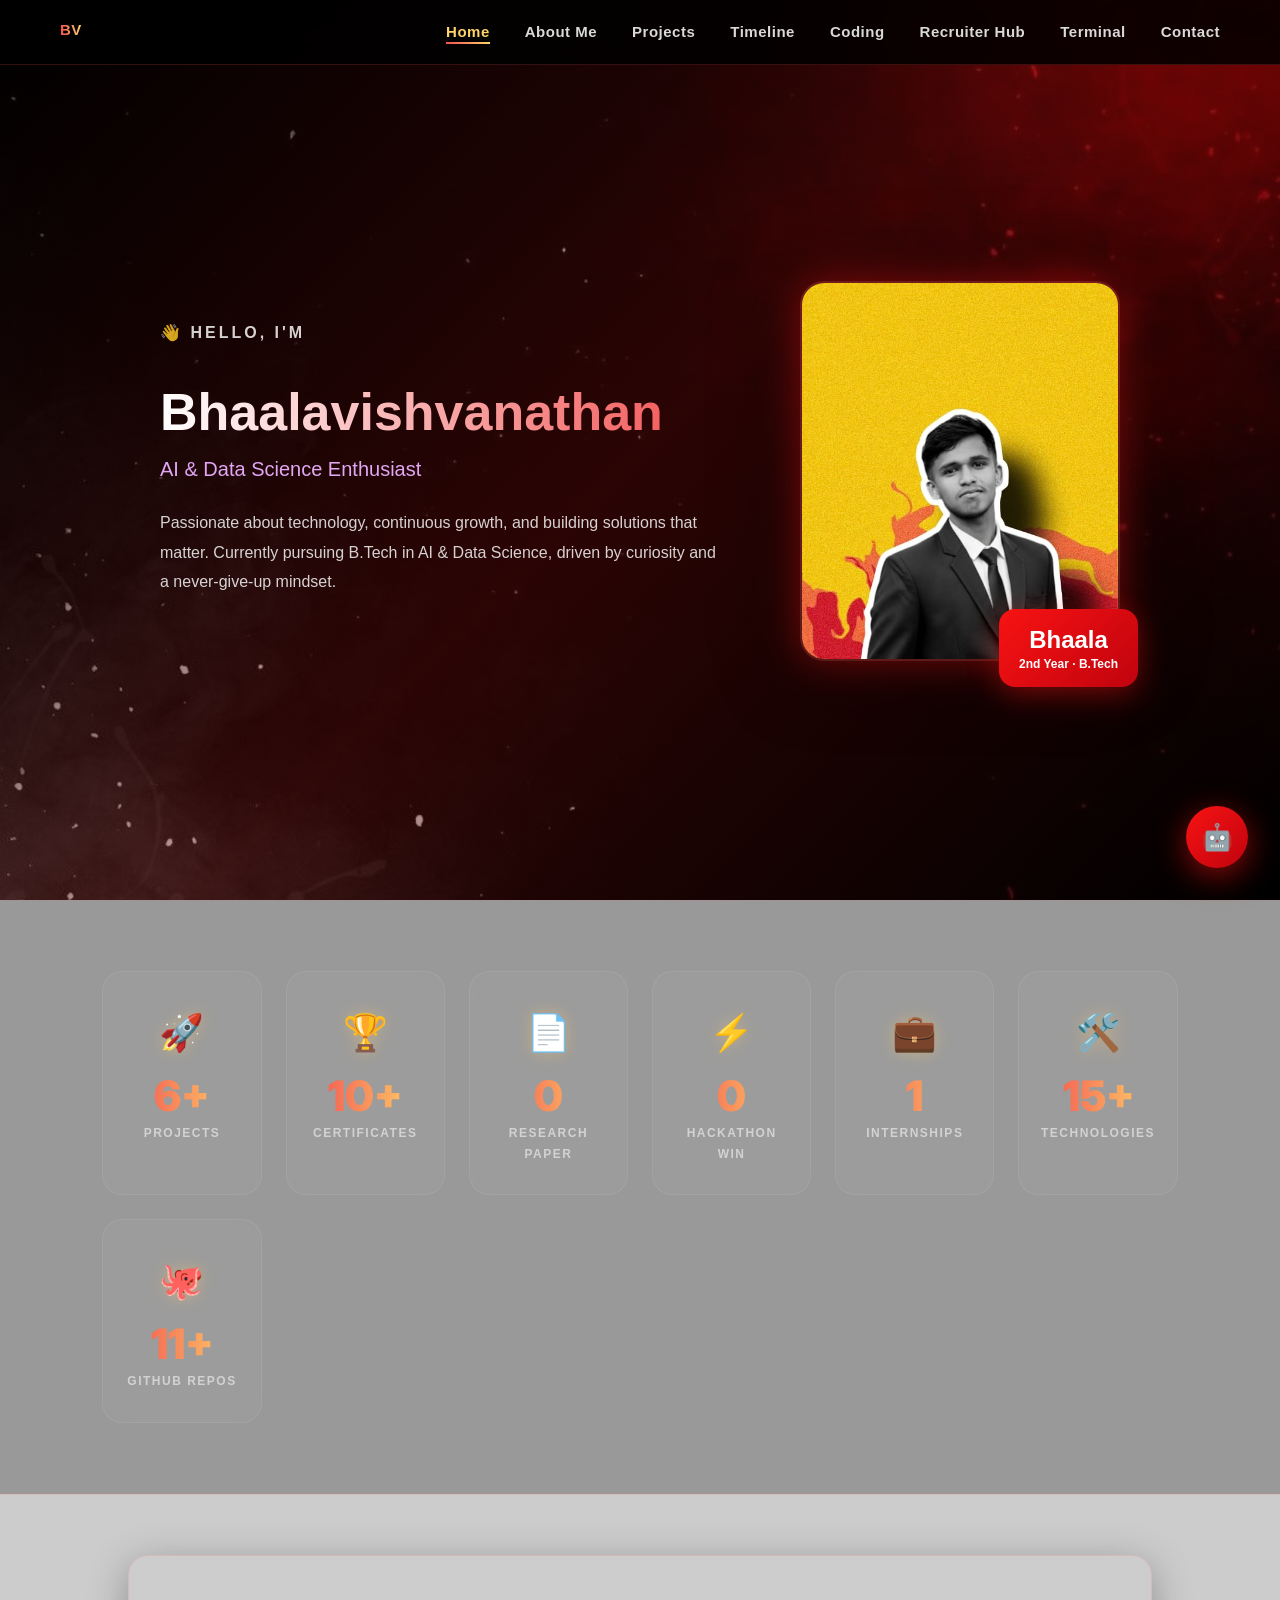
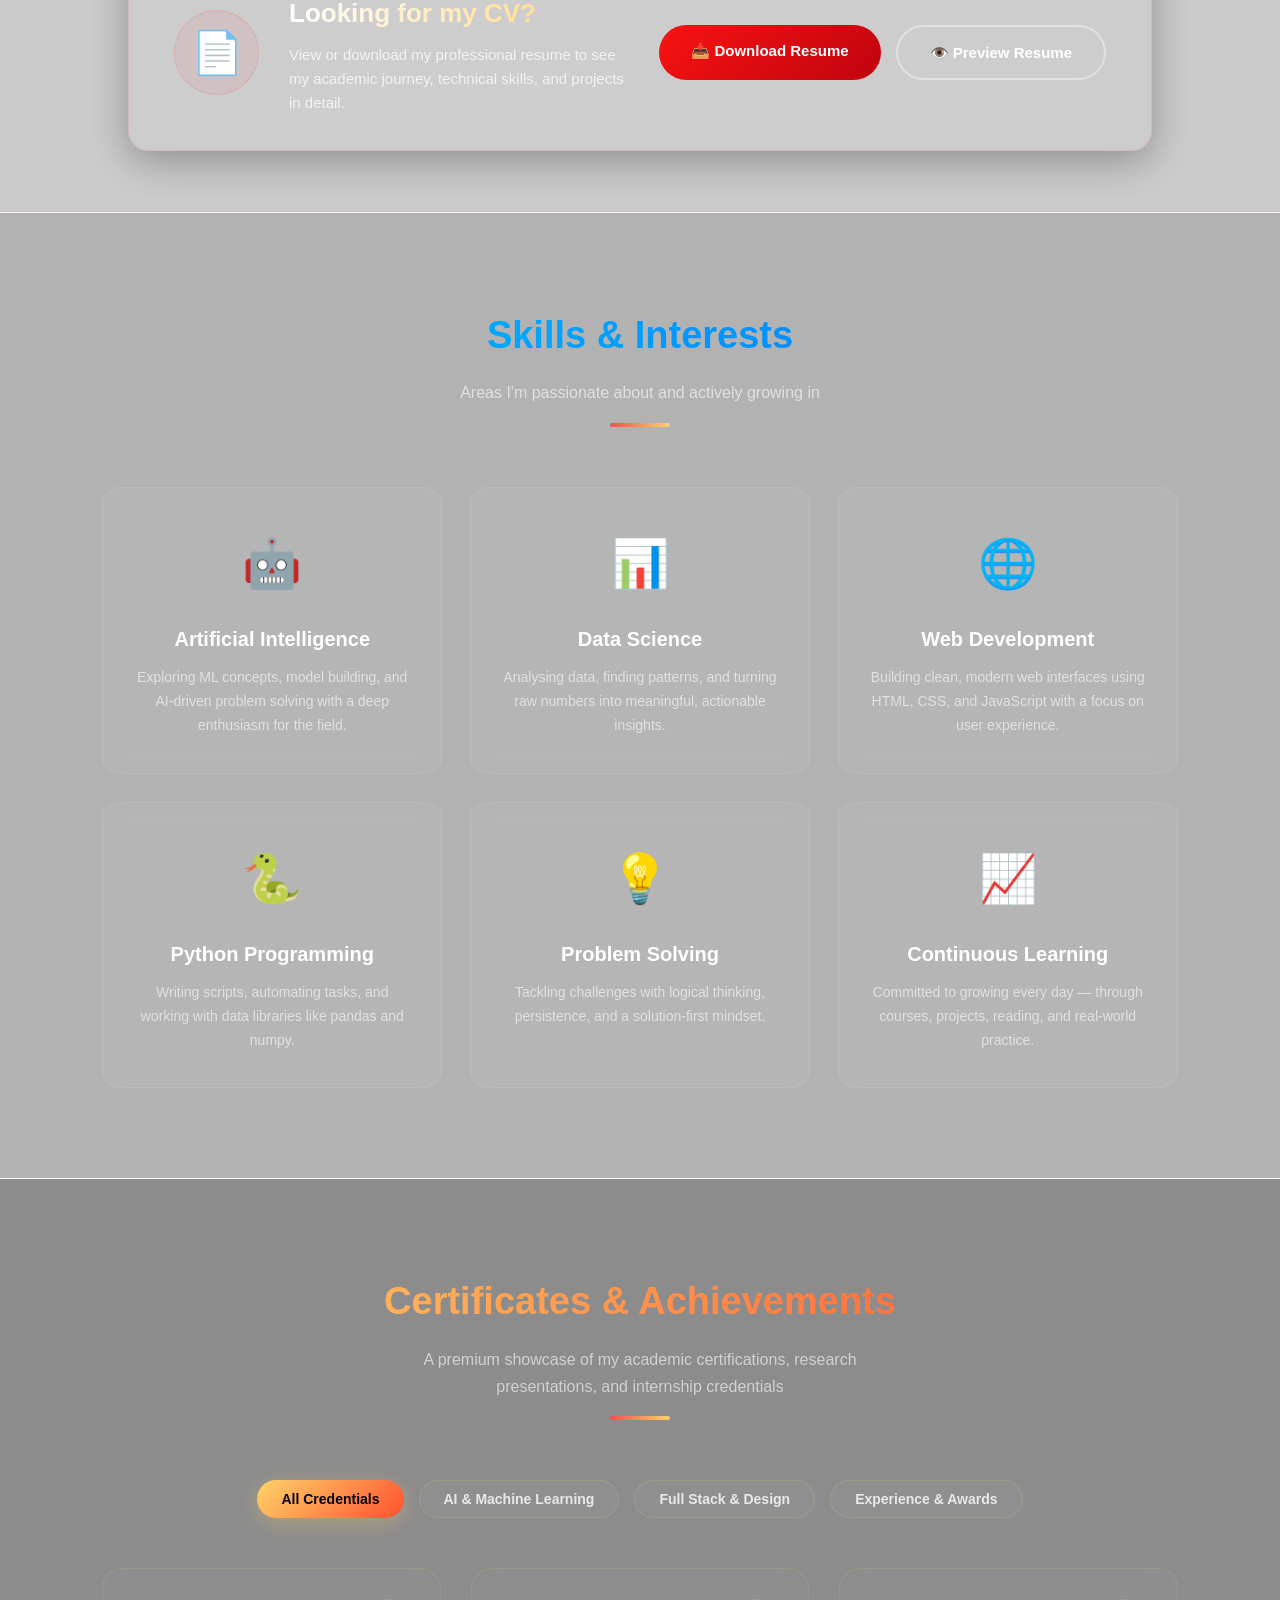
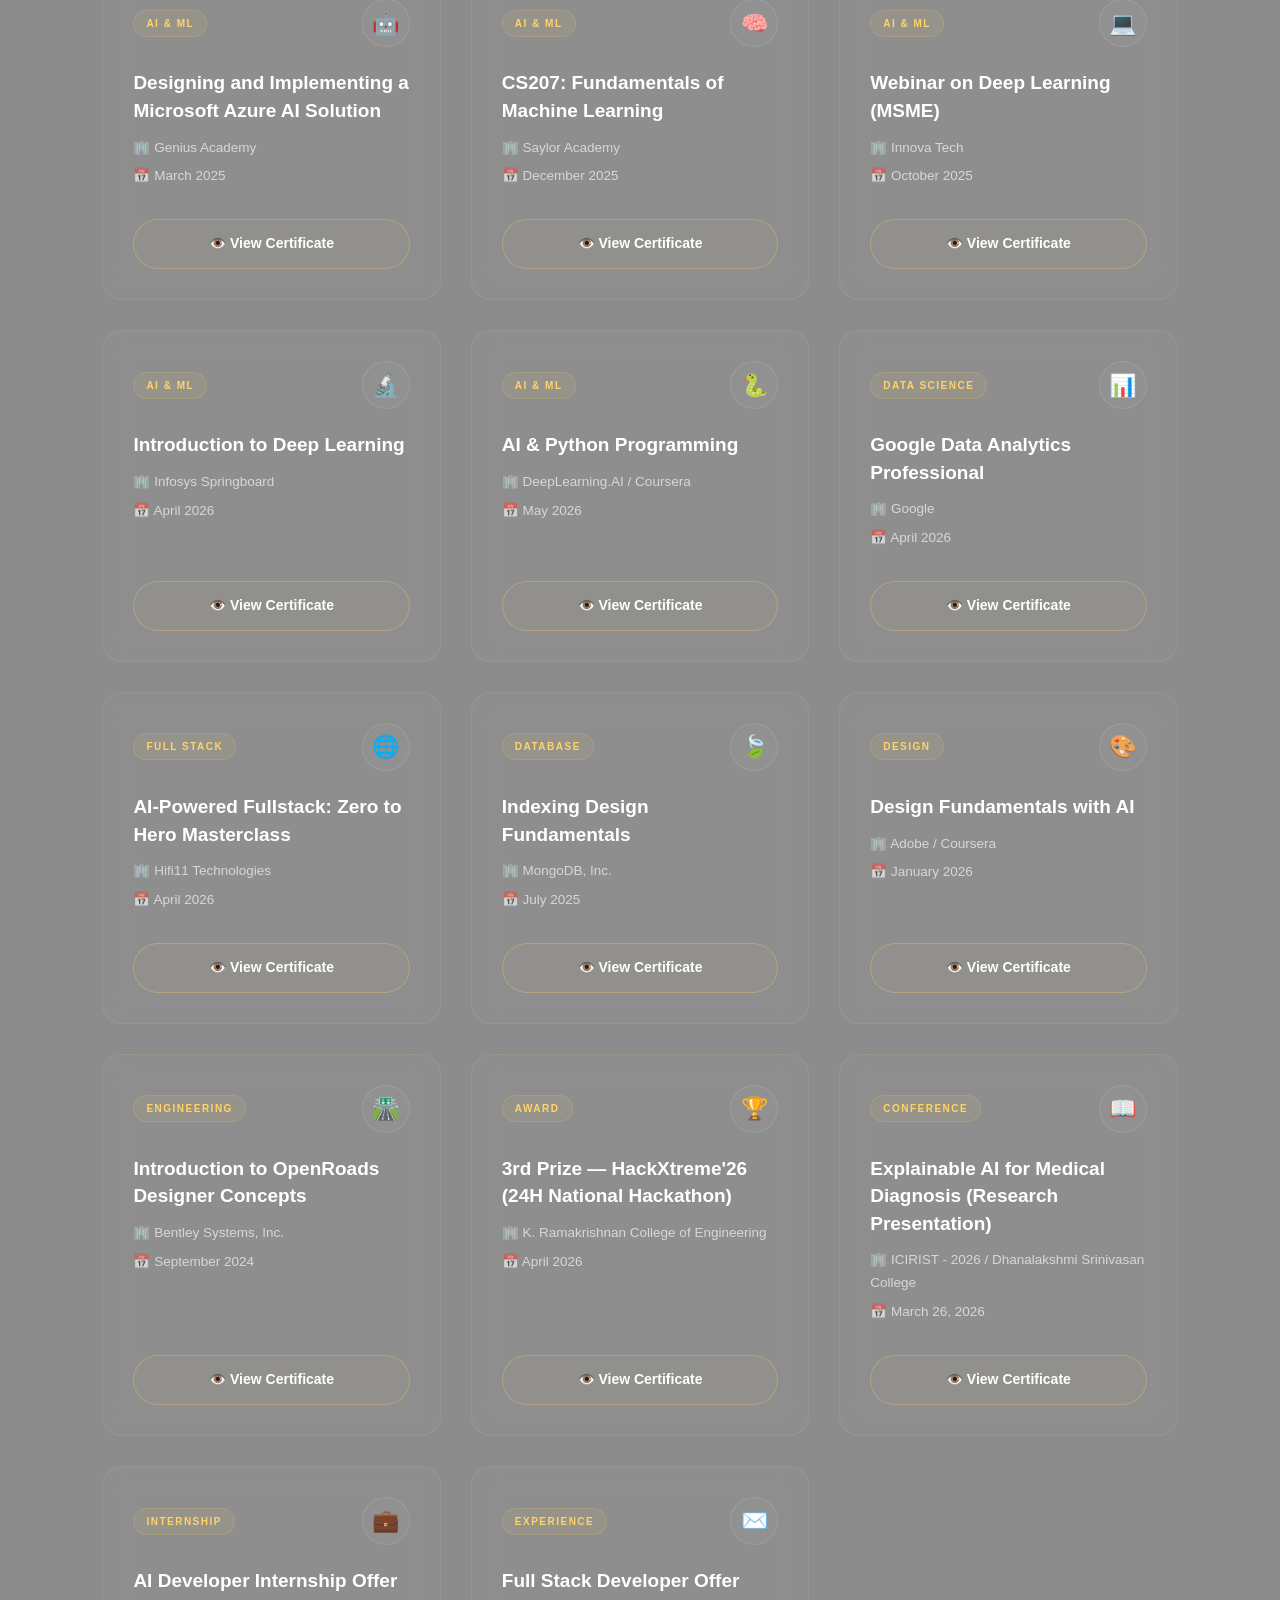
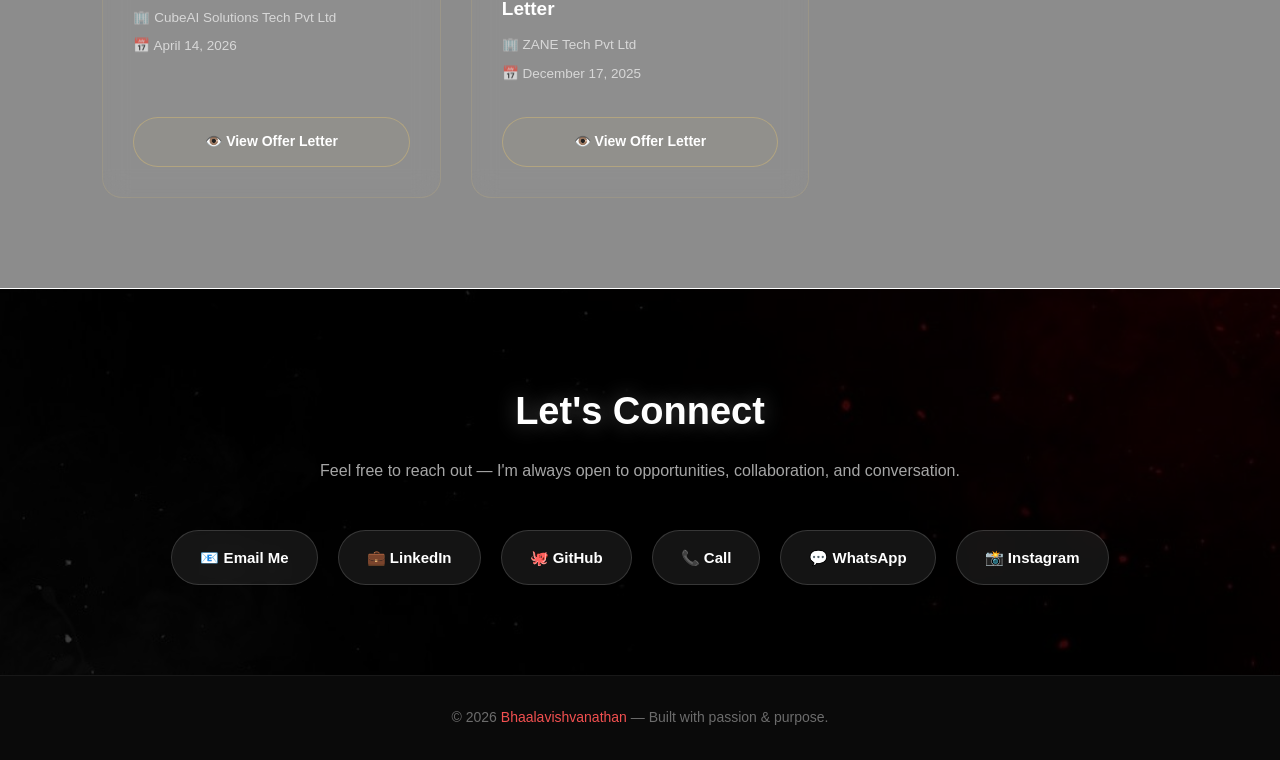
==== commit 5ffd30ce: "second commit" ====
--- a/index.html
+++ b/index.html
@@ -9,6 +9,7 @@
     <meta name="author" content="Bhaalavishvanathan C">
     <meta name="robots" content="index, follow">
     <link rel="canonical" href="https://bhaala.vercel.app/index.html">
+    <link rel="icon" type="image" href="Images/Logo.png">
     <!-- Open Graph -->
     <meta property="og:title" content="Bhaala Vishvanathan | AI Engineer Portfolio">
     <meta property="og:description" content="AI & Data Science Enthusiast. B.Tech student building intelligent solutions.">
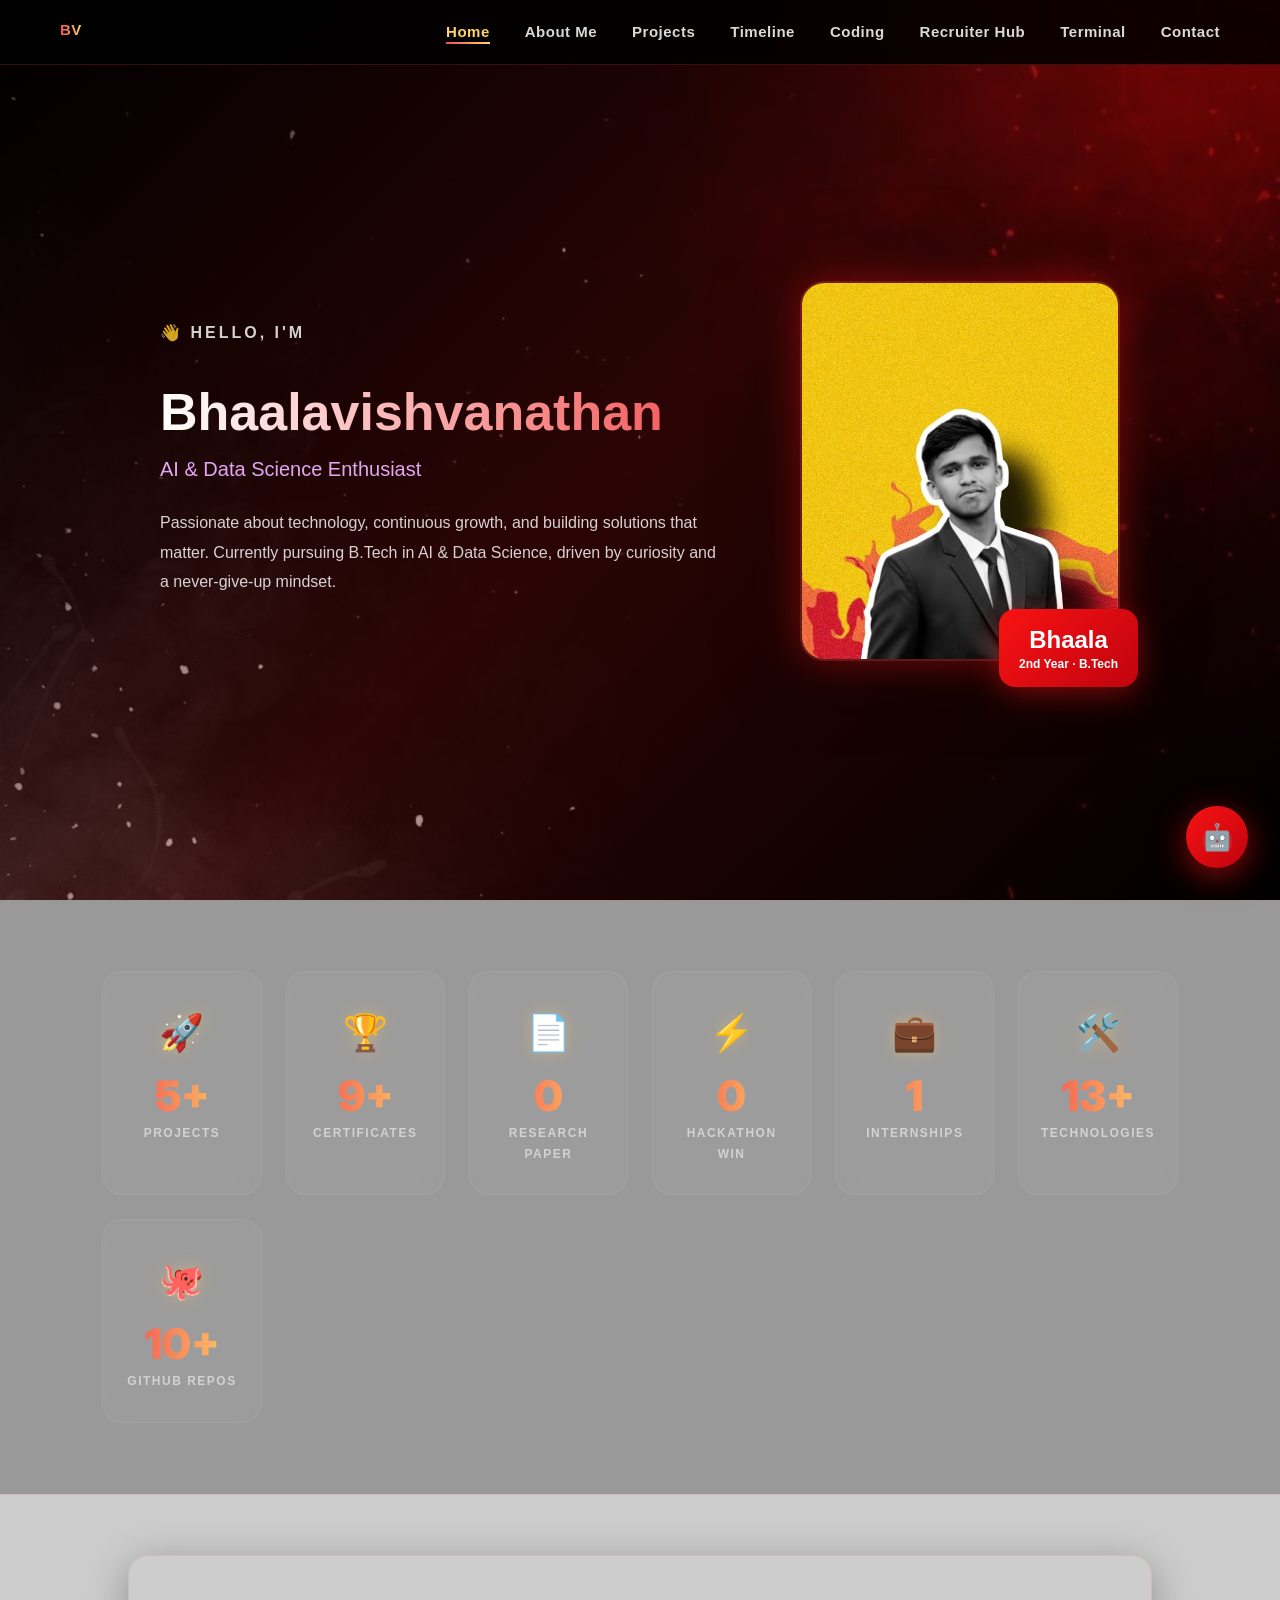
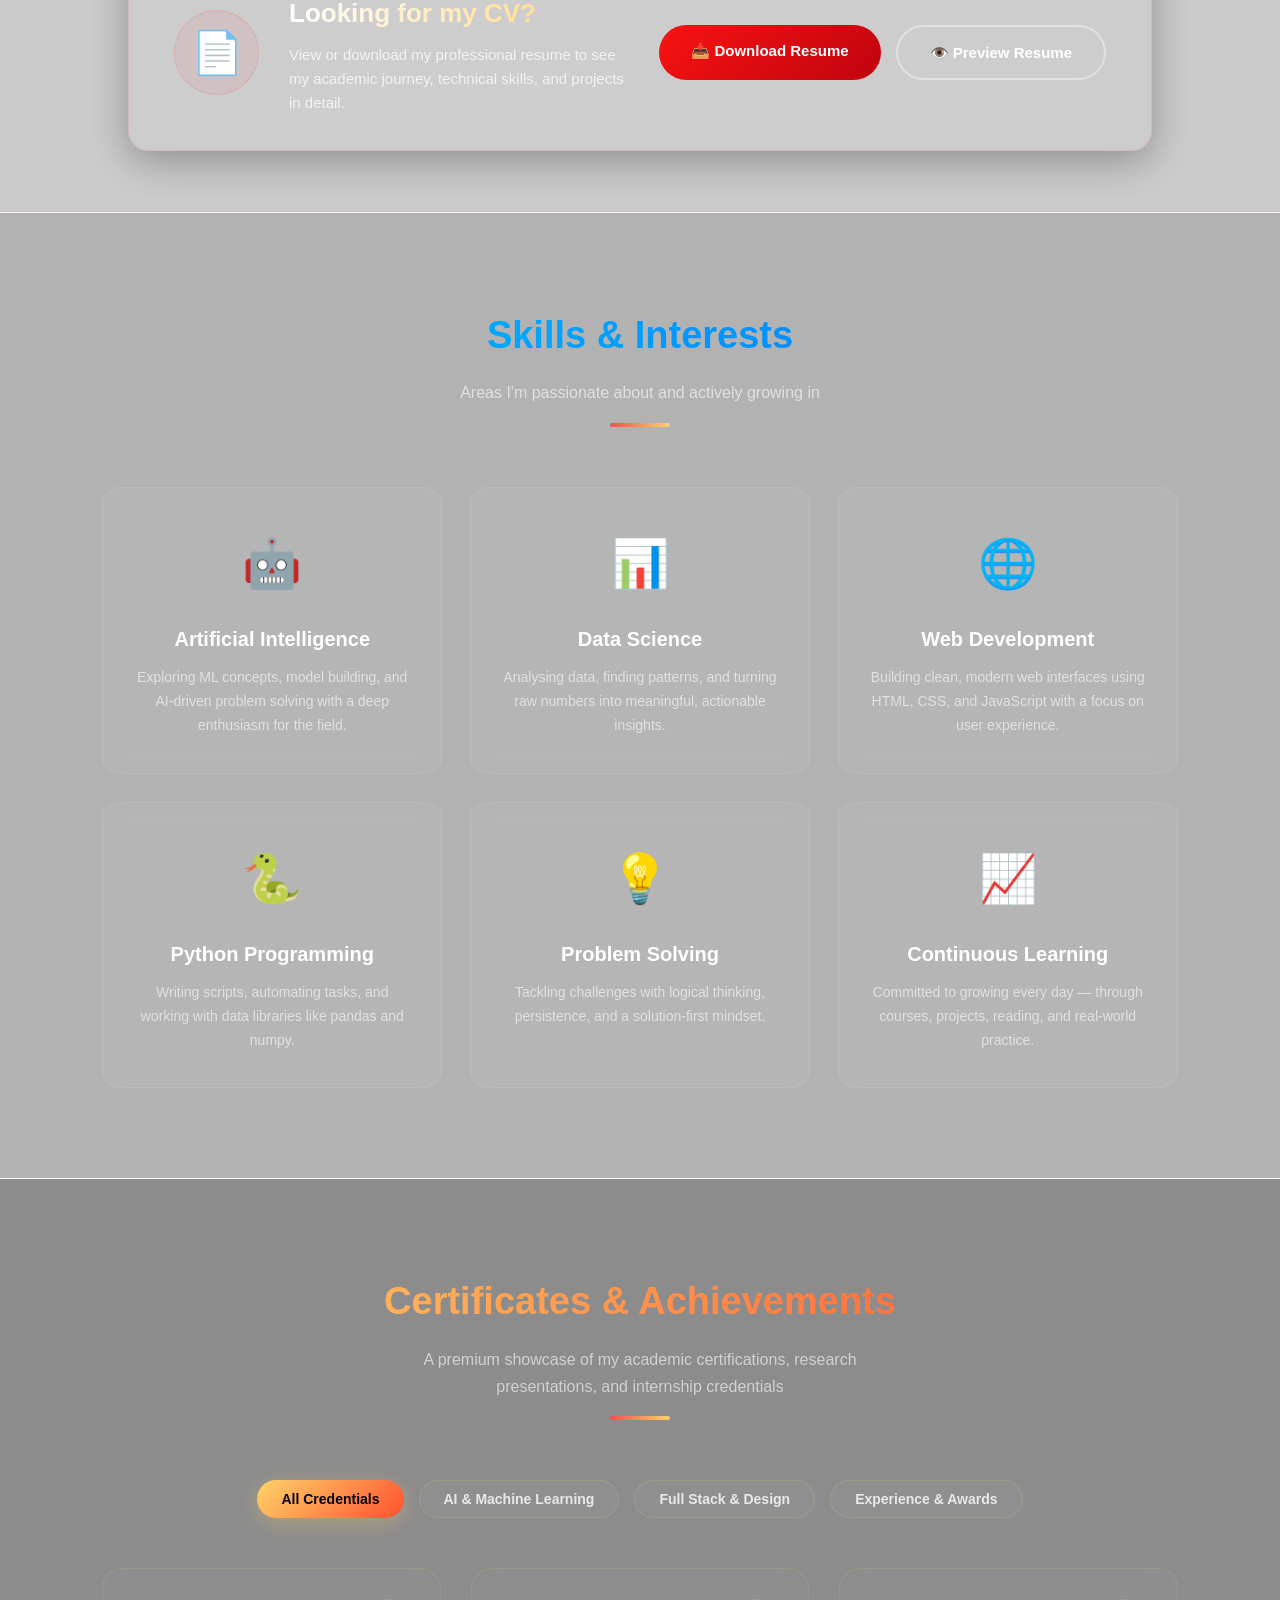
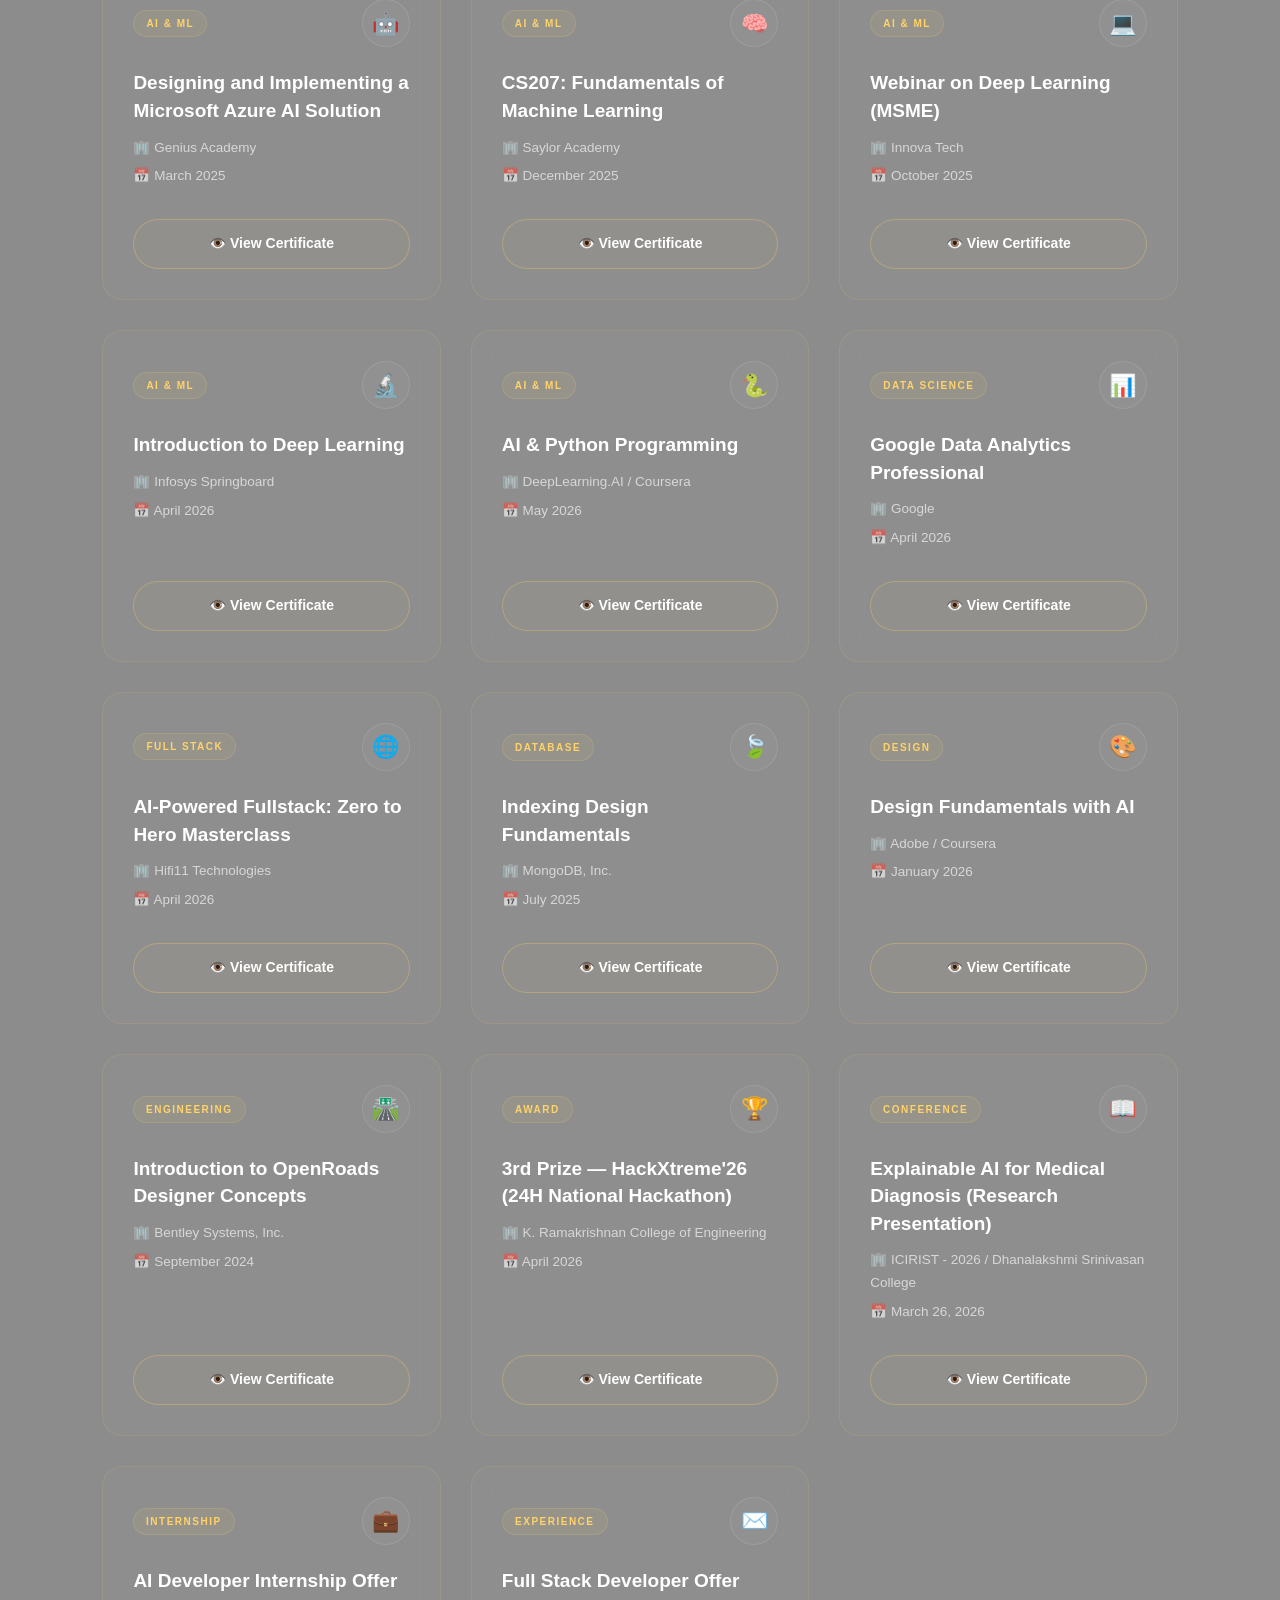
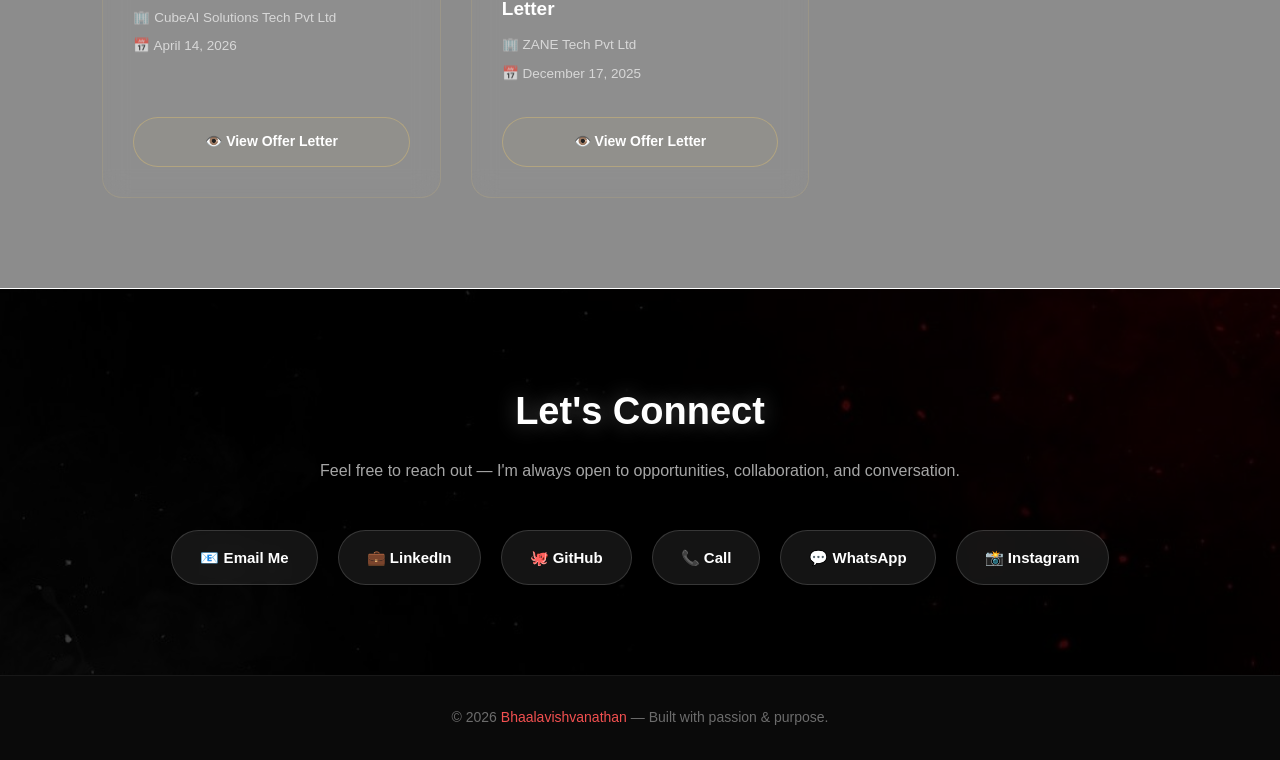
==== commit 47b86d82: "3rd commit" ====
--- a/index.html
+++ b/index.html
@@ -9,7 +9,7 @@
     <meta name="author" content="Bhaalavishvanathan C">
     <meta name="robots" content="index, follow">
     <link rel="canonical" href="https://bhaala.vercel.app/index.html">
-    <link rel="icon" type="image" href="Images/Logo.png">
+    <link rel="icon" type="image" href="Images/2.png">
     <!-- Open Graph -->
     <meta property="og:title" content="Bhaala Vishvanathan | AI Engineer Portfolio">
     <meta property="og:description" content="AI & Data Science Enthusiast. B.Tech student building intelligent solutions.">
